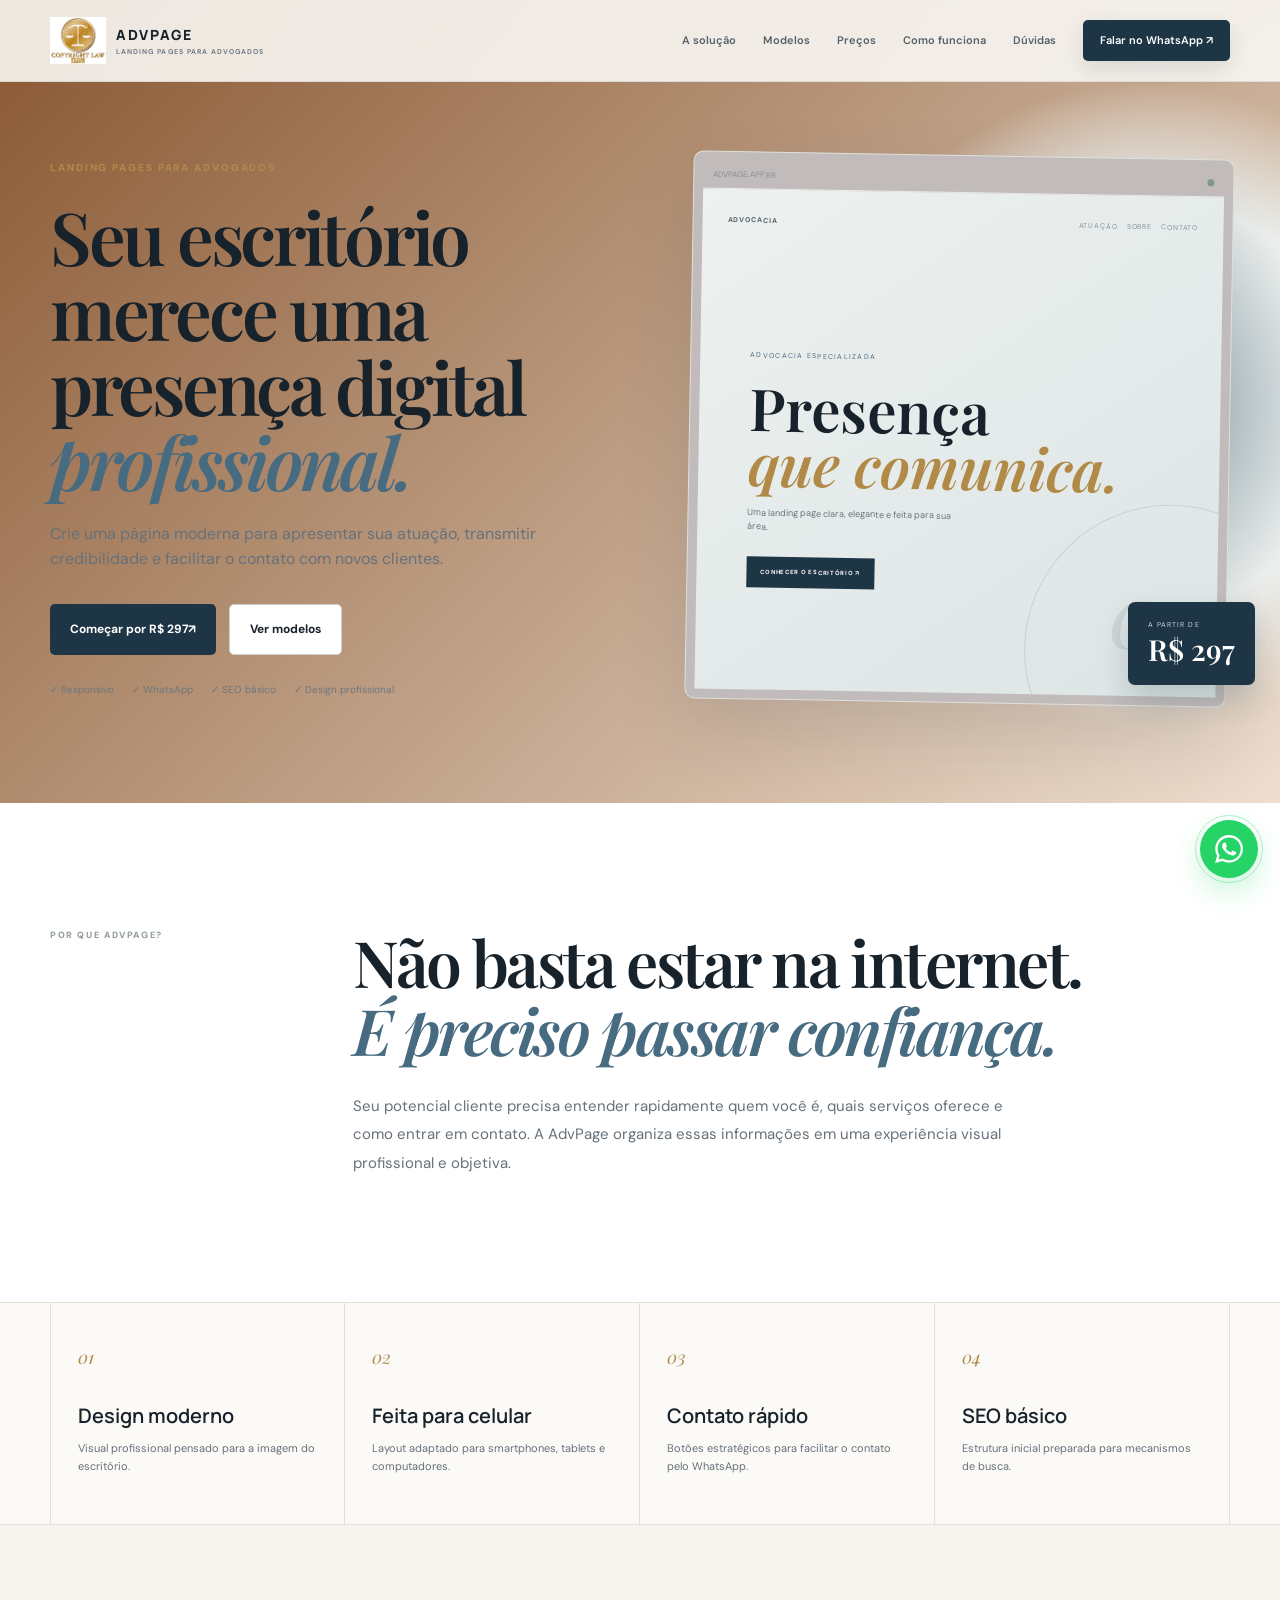
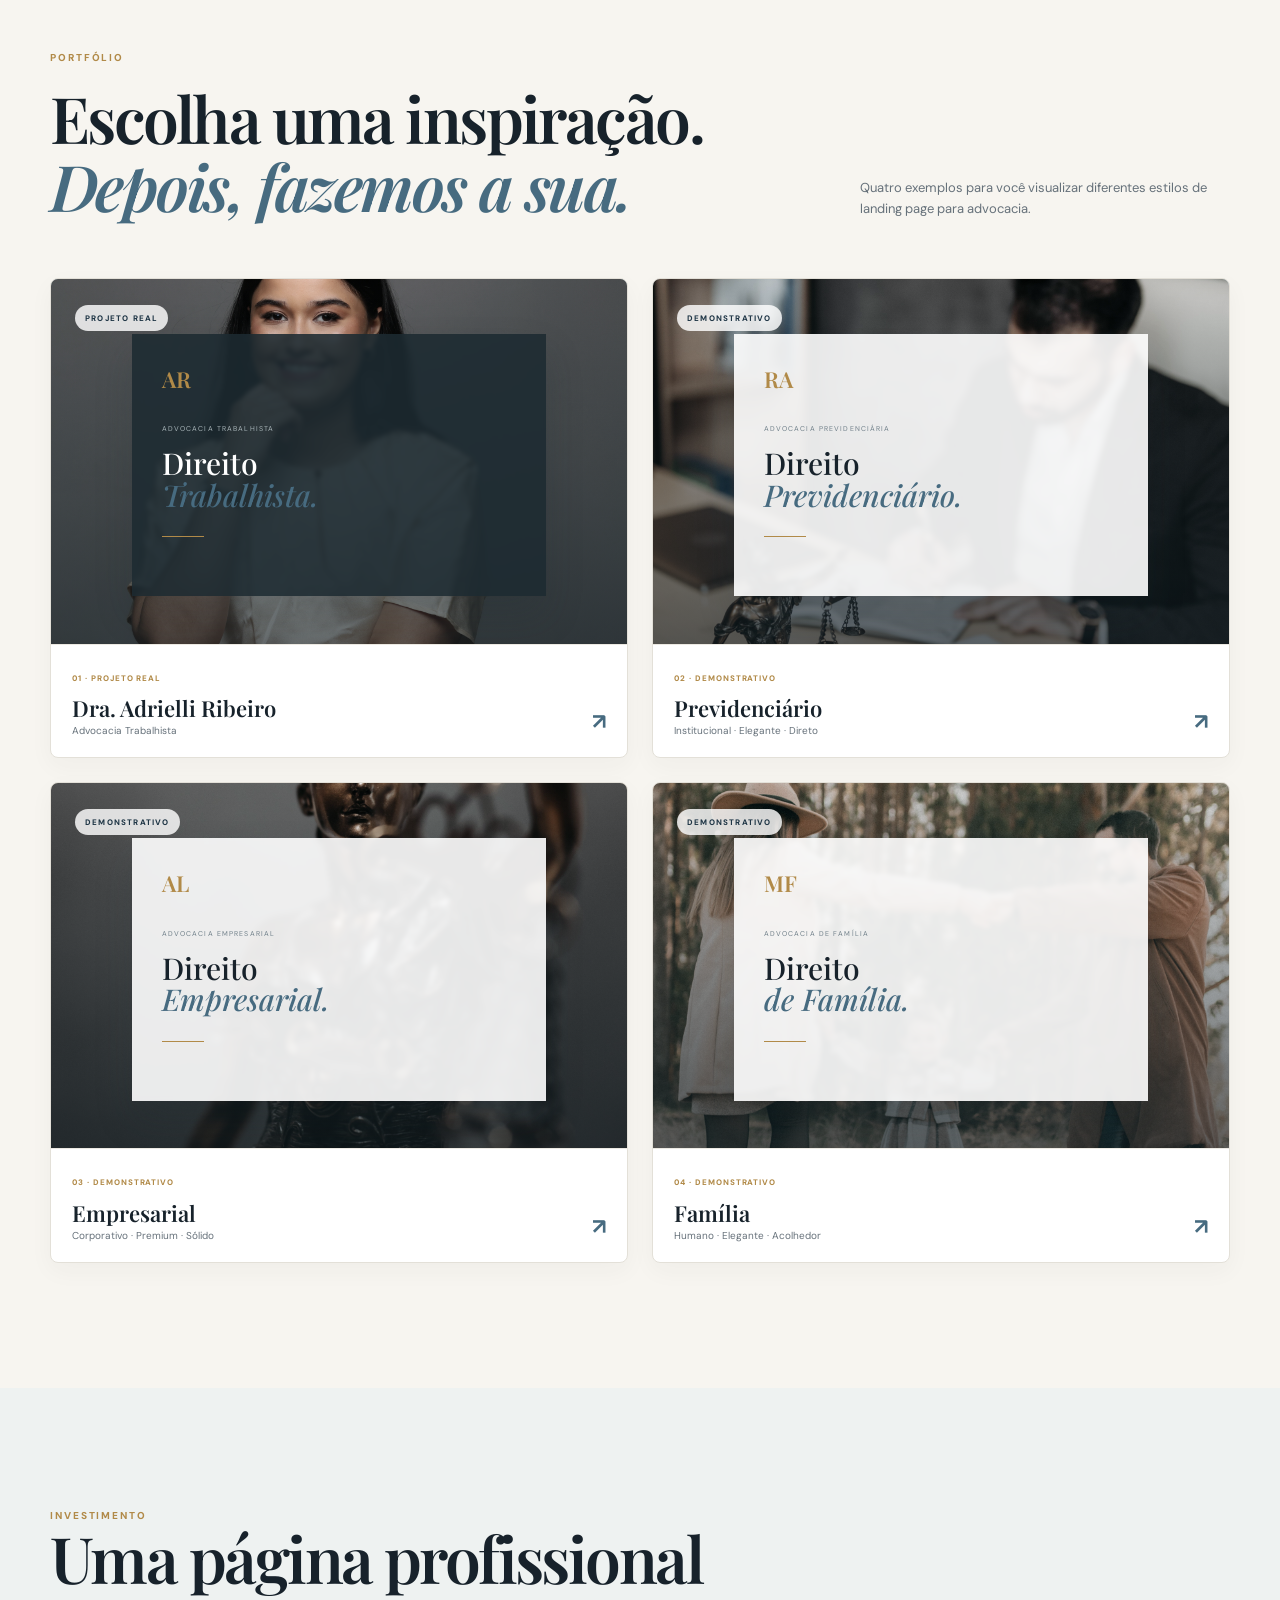
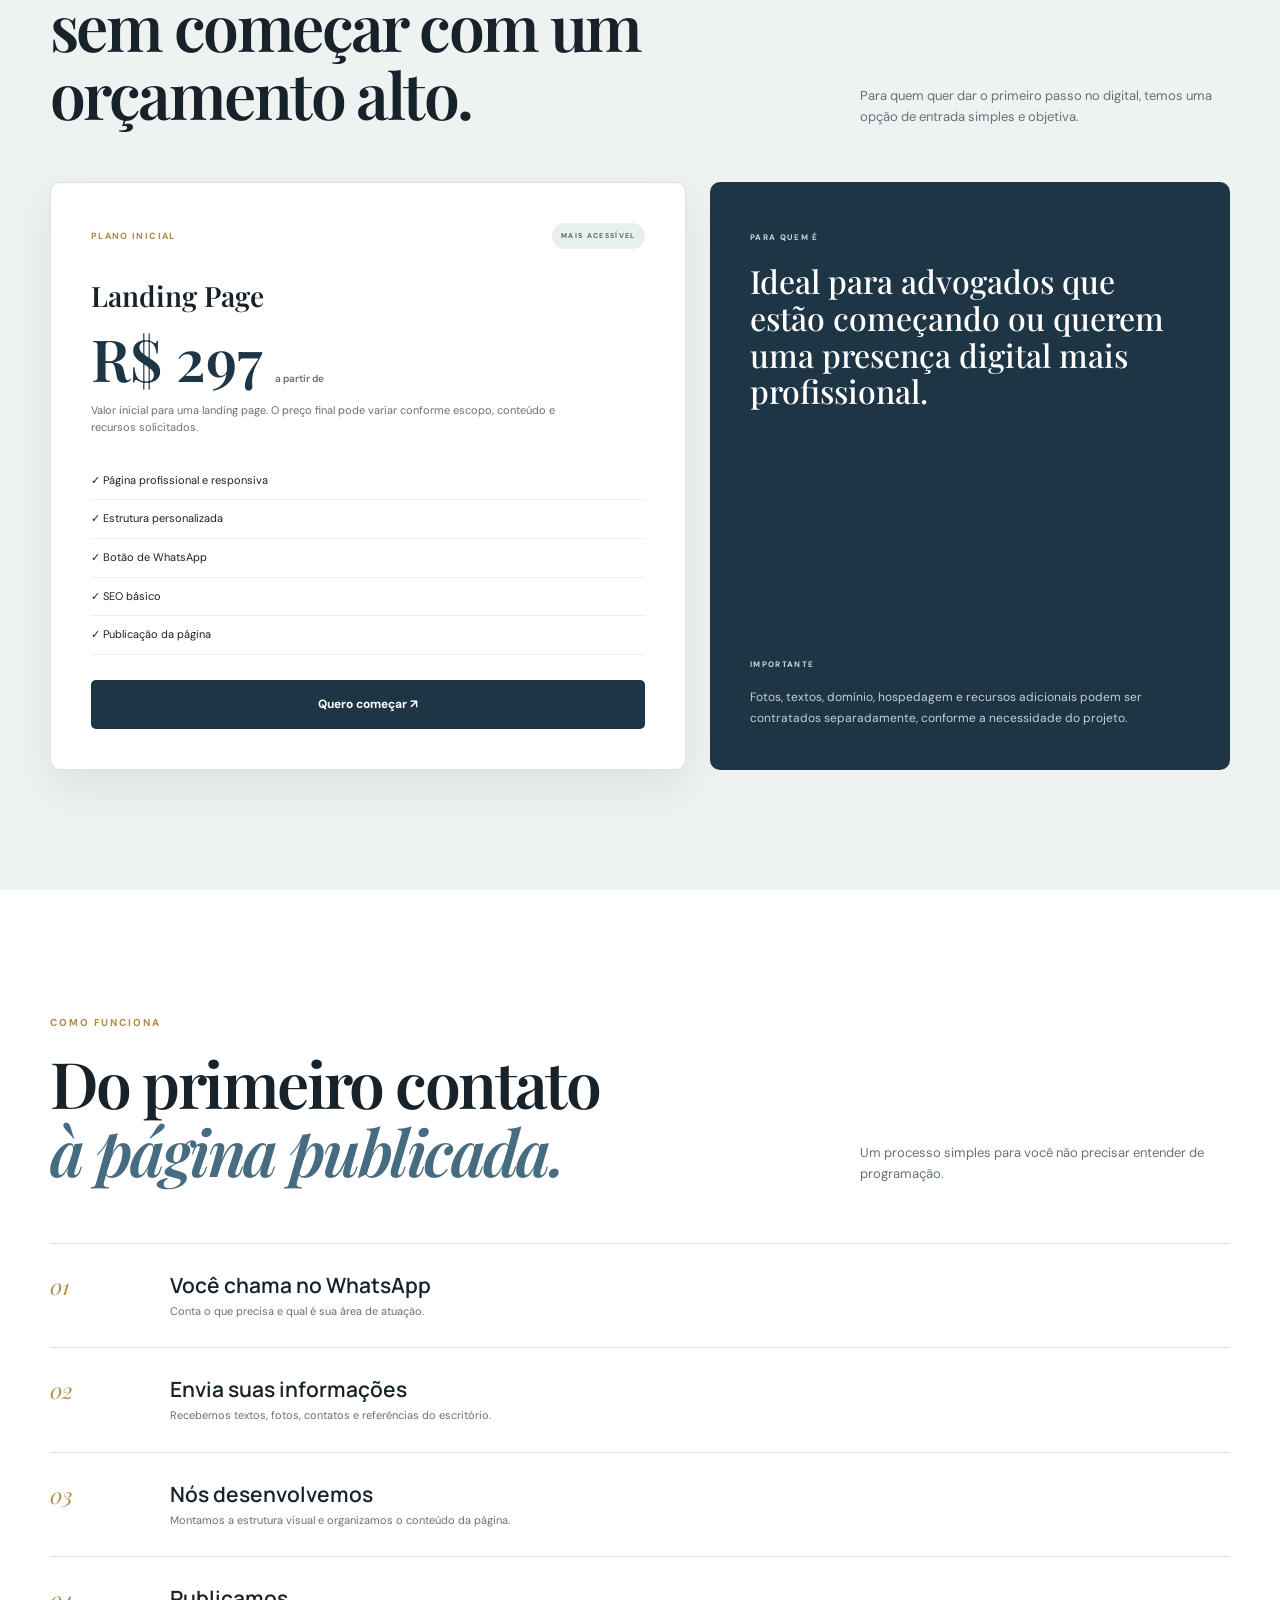
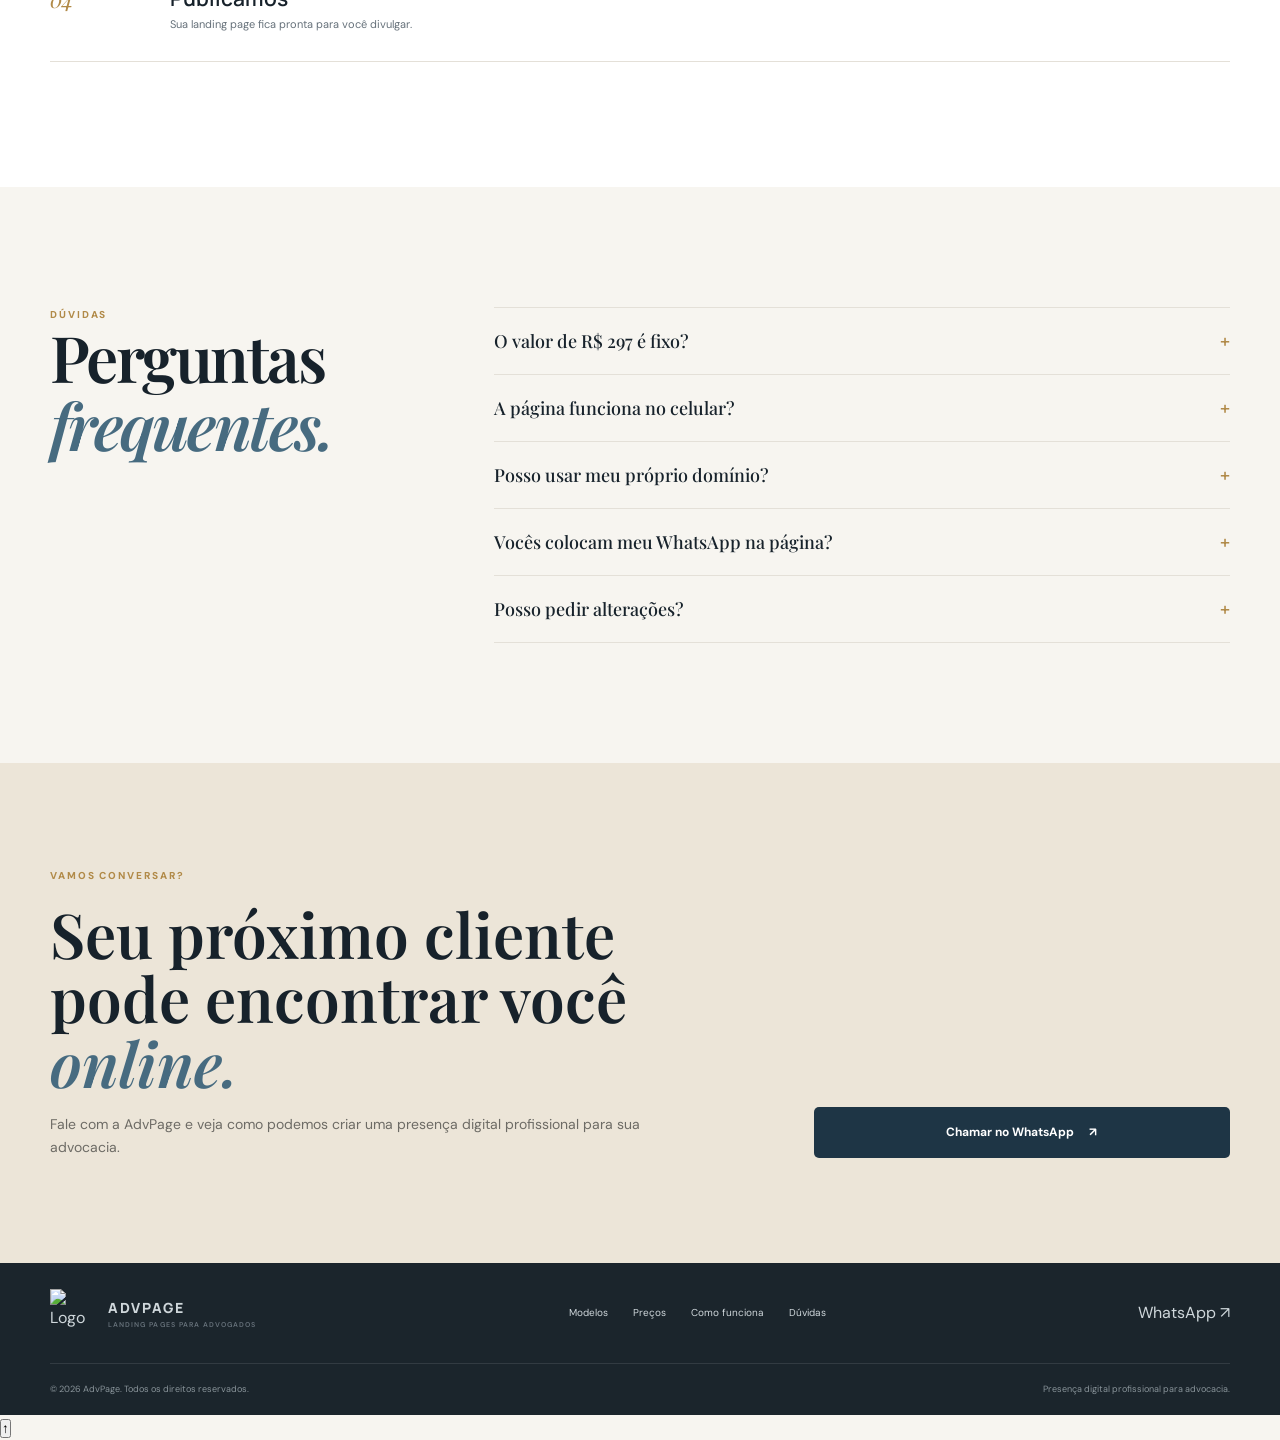
==== AdvPage-ATUAL-UBUNTU/index.html @ 57451af1 "Atualiza hero com imagem da themis em marca d agua" ====
<!DOCTYPE html>
<html lang="pt-BR">

<head>
  <meta charset="UTF-8">

  <meta name="viewport" content="width=device-width, initial-scale=1.0">

  <title>AdvPage — Landing Pages para Advogados</title>

  <meta name="description"
    content="Landing pages modernas e profissionais para advogados, a partir de R$ 297. Design responsivo, WhatsApp e SEO b&aacute;sico.">

  <meta name="theme-color" content="#f7f5f0">
  <meta name="robots" content="index, follow">

  <meta property="og:title" content="AdvPage — Landing Pages para Advogados">

  <meta property="og:description"
    content="Uma presen&ccedil;a digital profissional para sua advocacia. Landing pages a partir de R$ 300.">

  <meta property="og:type" content="website">

  <link rel="preconnect" href="https://fonts.googleapis.com">
  <link rel="preconnect" href="https://fonts.gstatic.com" crossorigin>

  <link
    href="https://fonts.googleapis.com/css2?family=DM+Sans:wght@400;500;600;700&family=Manrope:wght@600;700;800&family=Playfair+Display:ital,wght@0,500;0,600;1,500;1,600&display=swap"
    rel="stylesheet">

  <link rel="stylesheet" href="style.css">

  <!-- &Iacute;cone do site -->
  <!-- Para trocar, substitua assets/logo-advpage.png -->
  <link rel="icon" href="assets/logo-advpage.png" type="image/png">
</head>

<body>

  <a class="skip-link" href="#conteudo">
    Pular para o conte&uacute;do
  </a>

  <header class="header">

    <div class="container nav">

      <!-- =====================================================
         LOGO ADVPAGE
         Troque somente:
         assets/logo-advpage.png
         ===================================================== -->

      <a href="#inicio" class="logo">

        <img src="img/logo.webp" alt="Logo AdvPage" class="site-logo">

        <span class="logo-text">
          ADVPAGE
          <small>LANDING PAGES PARA ADVOGADOS</small>
        </span>

      </a>

      <button class="menu" type="button" aria-label="Abrir menu" aria-expanded="false" aria-controls="menu-principal">
        <span></span>
        <span></span>
        <span></span>
      </button>

      <nav id="menu-principal" class="nav-links" aria-label="Navega&ccedil;&atilde;o principal">

        <a href="#solucao">A solu&ccedil;&atilde;o</a>

        <a href="#modelos">Modelos</a>

        <a href="#precos">Pre&ccedil;os</a>

        <a href="#processo">Como funciona</a>

        <a href="#faq">D&uacute;vidas</a>

        <a href="#contato" class="nav-button">
          Falar no WhatsApp ↗
        </a>

      </nav>

    </div>

  </header>


  <main id="conteudo">

    <!-- =====================================================
     HERO
     ===================================================== -->

    <section class="hero" id="inicio">

      <div class="hero-shape"></div>

      <div class="container hero-grid">

        <div class="hero-copy">

          <div class="eyebrow">
            LANDING PAGES PARA ADVOGADOS
          </div>

          <h1>
            Seu escrit&oacute;rio merece uma presen&ccedil;a digital
            <em>profissional.</em>
          </h1>

          <p>
            Crie uma p&aacute;gina moderna para apresentar sua atua&ccedil;&atilde;o,
            transmitir credibilidade e facilitar o contato com
            novos clientes.
          </p>

          <div class="actions">

            <a class="button primary" href="#precos">
              Come&ccedil;ar por R$ 297
              <span>↗</span>
            </a>

            <a class="button secondary" href="#modelos">
              Ver modelos
            </a>

          </div>

          <div class="trust-row">

            <span>✓ Responsivo</span>

            <span>✓ WhatsApp</span>

            <span>✓ SEO b&aacute;sico</span>

            <span>✓ Design profissional</span>

          </div>

        </div>


        <div class="hero-card">

          <div class="browser">

            <div class="browser-top">

              <span>
                ADVPAGE.APP.BR
              </span>

              <i></i>

            </div>

            <div class="browser-body">

              <div class="mini-nav">

                <b>ADVOCACIA</b>

                <span>
                  ATUA&Ccedil;&Atilde;O&nbsp;&nbsp;
                  SOBRE&nbsp;&nbsp;
                  CONTATO
                </span>

              </div>

              <div class="mini-copy">

                <small>
                  ADVOCACIA ESPECIALIZADA
                </small>

                <h2>
                  Presen&ccedil;a<br>
                  <em>que comunica.</em>
                </h2>

                <p>
                  Uma landing page clara, elegante
                  e feita para sua &aacute;rea.
                </p>

                <b>
                  CONHECER O ESCRIT&Oacute;RIO ↗
                </b>

              </div>

              <div class="mini-number">
                01
              </div>

            </div>

          </div>

          <div class="floating-price">

            <small>
              A PARTIR DE
            </small>

            <strong>
              R$ 297
            </strong>

          </div>

        </div>

      </div>

    </section>


    <!-- =====================================================
     SOLU&Ccedil;&Atilde;O
     ===================================================== -->

    <section class="intro" id="solucao">

      <div class="container intro-grid">

        <div class="section-kicker">
          POR QUE ADVPAGE?
        </div>

        <div>

          <h2>
            N&atilde;o basta estar na internet.
            <br>
            <em>&Eacute; preciso passar confian&ccedil;a.</em>
          </h2>

          <p>
            Seu potencial cliente precisa entender rapidamente
            quem voc&ecirc; &eacute;, quais servi&ccedil;os oferece e como entrar
            em contato. A AdvPage organiza essas informa&ccedil;&otilde;es
            em uma experi&ecirc;ncia visual profissional e objetiva.
          </p>

        </div>

      </div>

    </section>


    <!-- =====================================================
     RECURSOS
     ===================================================== -->

    <section class="features">

      <div class="container feature-grid">

        <article>

          <span>01</span>

          <h3>
            Design moderno
          </h3>

          <p>
            Visual profissional pensado
            para a imagem do escrit&oacute;rio.
          </p>

        </article>


        <article>

          <span>02</span>

          <h3>
            Feita para celular
          </h3>

          <p>
            Layout adaptado para smartphones,
            tablets e computadores.
          </p>

        </article>


        <article>

          <span>03</span>

          <h3>
            Contato r&aacute;pido
          </h3>

          <p>
            Bot&otilde;es estrat&eacute;gicos para facilitar
            o contato pelo WhatsApp.
          </p>

        </article>


        <article>

          <span>04</span>

          <h3>
            SEO b&aacute;sico
          </h3>

          <p>
            Estrutura inicial preparada
            para mecanismos de busca.
          </p>

        </article>

      </div>

    </section>


    <!-- =====================================================
     MODELOS
     ===================================================== -->

    <section class="models" id="modelos">

      <div class="container">

        <div class="heading-row">

          <div>

            <div class="eyebrow">
              PORTF&Oacute;LIO
            </div>

            <h2>
              Escolha uma inspira&ccedil;&atilde;o.
              <br>
              <em>Depois, fazemos a sua.</em>
            </h2>

          </div>

          <p>
            Quatro exemplos para voc&ecirc; visualizar
            diferentes estilos de landing page
            para advocacia.
          </p>

        </div>


        <div class="model-grid">


          <!-- MODELO 01 -->

          <a class="model-card" href="modelos/01-projeto-real/index.html">

            <div class="model-art art-real">

              <img src="img/advogado-modelo-01.webp" alt="Foto ilustrativa do Modelo 01">

              <span class="badge">
                PROJETO REAL
              </span>

              <div class="mock">

                <b>AR</b>

                <small>
                  ADVOCACIA TRABALHISTA
                </small>

                <strong>
                  Direito
                  <br>
                  <em>Trabalhista.</em>
                </strong>

                <i></i>

              </div>

            </div>

            <div class="model-info">

              <div>

                <small>
                  01 · PROJETO REAL
                </small>

                <h3>
                  Dra. Adrielli Ribeiro
                </h3>

                <p>
                  Advocacia Trabalhista
                </p>

              </div>

              <b>↗</b>

            </div>

          </a>


          <!-- MODELO 02 -->

          <a class="model-card" href="modelos/02-previdenciario/index.html">

            <div class="model-art art-blue">

              <img src="img/advogado-modelo-02.jpg" alt="Foto ilustrativa do Modelo 02">

              <span class="badge">
                DEMONSTRATIVO
              </span>

              <div class="mock light">

                <b>RA</b>

                <small>
                  ADVOCACIA PREVIDENCI&Aacute;RIA
                </small>

                <strong>
                  Direito
                  <br>
                  <em>Previdenci&aacute;rio.</em>
                </strong>

                <i></i>

              </div>

            </div>

            <div class="model-info">

              <div>

                <small>
                  02 · DEMONSTRATIVO
                </small>

                <h3>
                  Previdenci&aacute;rio
                </h3>

                <p>
                  Institucional · Elegante · Direto
                </p>

              </div>

              <b>↗</b>

            </div>

          </a>


          <!-- MODELO 03 -->

          <a class="model-card" href="modelos/03-empresarial/index.html">

            <div class="model-art art-sand">

              <img src="img/advogado-modelo-03.jpg" alt="Foto ilustrativa do Modelo 03">

              <span class="badge">
                DEMONSTRATIVO
              </span>

              <div class="mock light">

                <b>AL</b>

                <small>
                  ADVOCACIA EMPRESARIAL
                </small>

                <strong>
                  Direito
                  <br>
                  <em>Empresarial.</em>
                </strong>

                <i></i>

              </div>

            </div>

            <div class="model-info">

              <div>

                <small>
                  03 · DEMONSTRATIVO
                </small>

                <h3>
                  Empresarial
                </h3>

                <p>
                  Corporativo · Premium · S&oacute;lido
                </p>

              </div>

              <b>↗</b>

            </div>

          </a>


          <!-- MODELO 04 -->

          <a class="model-card" href="modelos/04-familia/index.html">

            <div class="model-art art-rose">

              <img src="img/advogado-modelo-04.jpg" alt="Foto ilustrativa do Modelo 04">

              <span class="badge">
                DEMONSTRATIVO
              </span>

              <div class="mock light">

                <b>MF</b>

                <small>
                  ADVOCACIA DE FAM&Iacute;LIA
                </small>

                <strong>
                  Direito
                  <br>
                  <em>de Fam&iacute;lia.</em>
                </strong>

                <i></i>

              </div>

            </div>

            <div class="model-info">

              <div>

                <small>
                  04 · DEMONSTRATIVO
                </small>

                <h3>
                  Fam&iacute;lia
                </h3>

                <p>
                  Humano · Elegante · Acolhedor
                </p>

              </div>

              <b>↗</b>

            </div>

          </a>

        </div>

      </div>

    </section>


    <!-- =====================================================
     PRE&Ccedil;O
     ===================================================== -->

    <section class="pricing" id="precos">

      <div class="container">

        <div class="pricing-head">

          <div>

            <div class="eyebrow">
              INVESTIMENTO
            </div>

            <h2>
              Uma p&aacute;gina profissional
              <br>
              sem come&ccedil;ar com um or&ccedil;amento alto.
            </h2>

          </div>

          <p>
            Para quem quer dar o primeiro passo no digital,
            temos uma op&ccedil;&atilde;o de entrada simples e objetiva.
          </p>

        </div>


        <div class="price-grid">

          <article class="price-card featured">

            <div class="price-top">

              <span>
                PLANO INICIAL
              </span>

              <b>
                MAIS ACESS&Iacute;VEL
              </b>

            </div>

            <h3>
              Landing Page
            </h3>

            <p class="price">
              R$ 297
              <small>
                a partir de
              </small>
            </p>

            <p class="price-note">
              Valor inicial para uma landing page.
              O pre&ccedil;o final pode variar conforme escopo,
              conte&uacute;do e recursos solicitados.
            </p>

            <ul>

              <li>
                ✓ P&aacute;gina profissional e responsiva
              </li>

              <li>
                ✓ Estrutura personalizada
              </li>

              <li>
                ✓ Bot&atilde;o de WhatsApp
              </li>

              <li>
                ✓ SEO b&aacute;sico
              </li>

              <li>
                ✓ Publica&ccedil;&atilde;o da p&aacute;gina
              </li>

            </ul>

            <a class="button primary full"
              href="https://wa.me/5551994525272?text=Ol&aacute;!%20Quero%20uma%20landing%20page%20a%20partir%20de%20R$%20300."
              rel="noopener noreferrer">
              Quero come&ccedil;ar ↗
            </a>

          </article>


          <div class="price-side">

            <div>

              <span>
                PARA QUEM &Eacute;
              </span>

              <h3>
                Ideal para advogados que est&atilde;o come&ccedil;ando
                ou querem uma presen&ccedil;a digital mais profissional.
              </h3>

            </div>

            <div>

              <span>
                IMPORTANTE
              </span>

              <p>
                Fotos, textos, dom&iacute;nio, hospedagem e recursos
                adicionais podem ser contratados separadamente,
                conforme a necessidade do projeto.
              </p>

            </div>

          </div>

        </div>

      </div>

    </section>


    <!-- =====================================================
     PROCESSO
     ===================================================== -->

    <section class="process" id="processo">

      <div class="container">

        <div class="heading-row">

          <div>

            <div class="eyebrow">
              COMO FUNCIONA
            </div>

            <h2>
              Do primeiro contato
              <br>
              <em>&agrave; p&aacute;gina publicada.</em>
            </h2>

          </div>

          <p>
            Um processo simples para voc&ecirc; n&atilde;o precisar
            entender de programa&ccedil;&atilde;o.
          </p>

        </div>


        <div class="steps">

          <article>

            <b>01</b>

            <div>

              <h3>
                Voc&ecirc; chama no WhatsApp
              </h3>

              <p>
                Conta o que precisa e qual &eacute; sua &aacute;rea de atua&ccedil;&atilde;o.
              </p>

            </div>

          </article>


          <article>

            <b>02</b>

            <div>

              <h3>
                Envia suas informa&ccedil;&otilde;es
              </h3>

              <p>
                Recebemos textos, fotos, contatos
                e refer&ecirc;ncias do escrit&oacute;rio.
              </p>

            </div>

          </article>


          <article>

            <b>03</b>

            <div>

              <h3>
                N&oacute;s desenvolvemos
              </h3>

              <p>
                Montamos a estrutura visual e organizamos
                o conte&uacute;do da p&aacute;gina.
              </p>

            </div>

          </article>


          <article>

            <b>04</b>

            <div>

              <h3>
                Publicamos
              </h3>

              <p>
                Sua landing page fica pronta
                para voc&ecirc; divulgar.
              </p>

            </div>

          </article>

        </div>

      </div>

    </section>


    <!-- =====================================================
     FAQ
     ===================================================== -->

    <section class="faq" id="faq">

      <div class="container faq-grid">

        <div>

          <div class="eyebrow">
            D&Uacute;VIDAS
          </div>

          <h2>
            Perguntas
            <br>
            <em>frequentes.</em>
          </h2>

        </div>


        <div class="faq-list">

          <details>

            <summary>
              O valor de R$ 297 &eacute; fixo?
            </summary>

            <p>
              R$ 297 &eacute; o valor inicial.
              O or&ccedil;amento final depende do escopo,
              quantidade de conte&uacute;do e recursos solicitados.
            </p>

          </details>


          <details>

            <summary>
              A p&aacute;gina funciona no celular?
            </summary>

            <p>
              Sim. Os modelos s&atilde;o desenvolvidos de forma
              responsiva para celular, tablet e computador.
            </p>

          </details>


          <details>

            <summary>
              Posso usar meu pr&oacute;prio dom&iacute;nio?
            </summary>

            <p>
              Sim. Voc&ecirc; pode usar um dom&iacute;nio pr&oacute;prio
              ou o dom&iacute;nio do seu escrit&oacute;rio.
            </p>

          </details>


          <details>

            <summary>
              Voc&ecirc;s colocam meu WhatsApp na p&aacute;gina?
            </summary>

            <p>
              Sim. A p&aacute;gina pode ter bot&otilde;es de contato
              e WhatsApp configurados com seus dados.
            </p>

          </details>


          <details>

            <summary>
              Posso pedir altera&ccedil;&otilde;es?
            </summary>

            <p>
              Sim. O escopo e a quantidade de ajustes
              s&atilde;o combinados antes do desenvolvimento.
            </p>

          </details>

        </div>

      </div>

    </section>


    <!-- =====================================================
     CONTATO
     ===================================================== -->

    <section class="contact" id="contato">

      <div class="container contact-inner">

        <div>

          <div class="eyebrow">
            VAMOS CONVERSAR?
          </div>

          <h2>
            Seu pr&oacute;ximo cliente pode encontrar voc&ecirc;
            <em>online.</em>
          </h2>

          <p>
            Fale com a AdvPage e veja como podemos criar
            uma presen&ccedil;a digital profissional para sua advocacia.
          </p>

        </div>


        <a class="contact-button" href="https://wa.me/5551994525272?text=Ol&aacute;!%20Quero%20conhecer%20a%20AdvPage."
          rel="noopener noreferrer">
          Chamar no WhatsApp
          <span>↗</span>
        </a>

      </div>

    </section>

  </main>


  <!-- =====================================================
     RODAP&Eacute;
     ===================================================== -->

  <footer>

    <div class="container footer-top">

      <div class="logo footer-logo">

        <img src="assets/logo-advpage.png" alt="Logo AdvPage" class="site-logo">

        <span class="logo-text">
          ADVPAGE
          <small>LANDING PAGES PARA ADVOGADOS</small>
        </span>

      </div>


      <nav>

        <a href="#modelos">
          Modelos
        </a>

        <a href="#precos">
          Pre&ccedil;os
        </a>

        <a href="#processo">
          Como funciona
        </a>

        <a href="#faq">
          D&uacute;vidas
        </a>

      </nav>


      <a href="https://wa.me/5551994525272?text=Ol&aacute;!%20Quero%20conhecer%20a%20AdvPage." rel="noopener noreferrer">
        WhatsApp ↗
      </a>

    </div>


    <div class="container footer-bottom">

      <span>
        &copy; 2026 AdvPage. Todos os direitos reservados.
      </span>

      <span>
        Presen&ccedil;a digital profissional para advocacia.
      </span>

    </div>

  </footer>


  <!-- =====================================================
     WHATSAPP FLUTUANTE
     ===================================================== -->

  <a class="floating" href="https://wa.me/5551994525272?text=Ol&aacute;!%20Quero%20conhecer%20a%20AdvPage."
    aria-label="Falar com a AdvPage pelo WhatsApp" rel="noopener noreferrer">

    <svg class="whatsapp-icon" viewBox="0 0 24 24" aria-hidden="true" focusable="false">

      <path
        d="M20.52 3.48A11.87 11.87 0 0 0 12.08 0C5.53 0 .2 5.33.2 11.88c0 2.09.55 4.13 1.59 5.93L.1 24l6.33-1.66a11.88 11.88 0 0 0 5.65 1.43h.01c6.55 0 11.88-5.33 11.88-11.88 0-3.17-1.23-6.15-3.45-8.41ZM12.09 21.7h-.01a9.82 9.82 0 0 1-5.01-1.37l-.36-.21-3.75.98 1-3.66-.23-.38a9.82 9.82 0 0 1-1.51-5.18C2.22 6.47 6.64 2.05 12.08 2.05c2.64 0 5.12 1.03 6.98 2.9a9.8 9.8 0 0 1 2.9 6.98c0 5.44-4.42 9.77-9.87 9.77Zm5.39-7.34c-.29-.15-1.72-.85-1.99-.95-.27-.1-.47-.15-.67.15-.2.29-.77.95-.94 1.14-.17.2-.35.22-.64.07-.29-.15-1.22-.45-2.32-1.43-.86-.77-1.44-1.72-1.61-2.01-.17-.29-.02-.45.13-.6.13-.13.29-.35.44-.52.15-.17.2-.29.3-.49.1-.2.05-.37-.02-.52-.07-.15-.67-1.61-.92-2.2-.24-.58-.49-.5-.67-.51h-.57c-.2 0-.52.07-.79.37-.27.29-1.03 1.01-1.03 2.47s1.05 2.86 1.2 3.05c.15.2 2.07 3.16 5.01 4.43.7.3 1.25.48 1.68.61.7.22 1.34.19 1.84.12.56-.08 1.72-.7 1.96-1.38.24-.68.24-1.26.17-1.38-.07-.12-.27-.2-.57-.35Z" />

    </svg>

  </a>


  <script src="script.js"></script>

</body>

</html>
---- AdvPage-ATUAL-UBUNTU/style.css ----
:root{
--bg:#f7f5f0;
--paper:#fff;
--ink:#17222b;
--muted:#66717a;
--navy:#1e3545;
--blue:#476b80;
--gold:#b18a48;
--line:#e4e0d8;
--sand:#ece5d8;
--rose:#eee2df;
--serif:'Playfair Display',Georgia,serif;
--sans:'DM Sans',Arial,sans-serif;
--display:'Manrope',Arial,sans-serif
}

*{
box-sizing:border-box;
margin:0;
padding:0
}

html{
scroll-behavior:smooth
}

body{
background:var(--bg);
color:var(--ink);
font-family:var(--sans);
line-height:1.6
}

a{
text-decoration:none;
color:inherit
}

.container{
width:min(1180px,calc(100% - 44px));
margin:auto
}

.skip-link{
position:fixed;
left:12px;
top:-60px;
z-index:999;
background:var(--ink);
color:white;
padding:12px 16px;
border-radius:0 0 8px 8px
}

.skip-link:focus{
top:0
}

.header{
height:82px;
position:fixed;
z-index:100;
top:0;
left:0;
right:0;
background:rgba(247,245,240,.92);
backdrop-filter:blur(15px);
border-bottom:1px solid rgba(23,34,43,.08);
transition:height .35s ease,background .35s ease,box-shadow .35s ease
}

.header.scrolled{
height:70px;
background:rgba(255,255,255,.88);
box-shadow:0 10px 35px rgba(30,53,69,.08)
}

.nav{
height:100%;
display:flex;
align-items:center;
justify-content:space-between
}


/* =====================================================
   LOGO ADVPAGE
   ===================================================== */

.logo{
display:flex;
align-items:center;
gap:10px
}

.logo .site-logo{
width:56px;
height:56px;
object-fit:contain;
display:block;
flex:0 0 auto
}

.footer-logo .site-logo{
width:48px;
height:48px
}

.logo-text{
display:flex;
flex-direction:column;
font:800 14px var(--display);
letter-spacing:.12em
}

.logo-text small{
display:block;
font:600 7px var(--sans);
letter-spacing:.15em;
color:var(--muted);
margin-top:3px
}


/* =====================================================
   MENU
   ===================================================== */

.nav-links{
display:flex;
gap:27px;
align-items:center;
font-size:11px;
font-weight:600;
color:#55616a
}

.nav-links a{
position:relative;
transition:color .25s ease
}

.nav-links a:hover{
color:var(--navy)
}

.nav-links a:not(.nav-button)::after{
content:"";
position:absolute;
left:0;
right:0;
bottom:-7px;
height:1px;
background:var(--gold);
transform:scaleX(0);
transition:transform .25s ease
}

.nav-links a:hover::after{
transform:scaleX(1)
}

.nav-button{
padding:12px 17px;
background:var(--navy);
color:white!important;
border-radius:5px;
box-shadow:0 8px 20px rgba(30,53,69,.12)
}

.menu{
display:none;
background:none;
border:0
}

.menu span{
display:block;
width:25px;
height:2px;
background:var(--ink);
margin:5px
}


/* =====================================================
   HERO
   ===================================================== */

.hero{
padding:155px 0 100px;
min-height:800px;
position:relative;
overflow:hidden;
background:linear-gradient(
135deg,
#895731 0%,
#eddecf 100%
)
}

.hero-shape{
position:absolute;
width:650px;
height:650px;
border-radius:50%;
right:-190px;
top:80px;
background:radial-gradient(
circle,
#95a9b2 0,
#eef1ef 45%,
transparent 70%
)
}

.hero-grid{
display:grid;
grid-template-columns:1.03fr .97fr;
gap:65px;
align-items:center;
position:relative
}

.eyebrow{
font-size:10px;
letter-spacing:.19em;
font-weight:800;
color:var(--gold)
}

.hero h1{
font:600 clamp(48px,5.7vw,76px)/1.03 var(--serif);
letter-spacing:-.045em;
margin:22px 0;
color:var(--ink)
}

.hero h1 em,
.intro h2 em,
.models h2 em,
.pricing h2 em,
.process h2 em,
.faq h2 em,
.contact h2 em{
font-style:italic;
color:var(--blue)
}

.hero-copy>p{
font-size:16px;
color:var(--muted);
max-width:610px
}

.actions{
display:flex;
gap:13px;
margin-top:32px
}

.button{
display:inline-flex;
align-items:center;
justify-content:center;
padding:15px 20px;
border-radius:5px;
font-size:12px;
font-weight:700;
position:relative;
overflow:hidden;
transition:.25s ease
}

.button:hover{
transform:translateY(-3px);
box-shadow:0 12px 28px rgba(30,53,69,.14)
}

.primary{
background:var(--navy);
color:#fff
}

.primary:hover{
background:#29495e
}

.secondary{
border:1px solid #cfd0cc;
background:white
}

.trust-row{
display:flex;
flex-wrap:wrap;
gap:18px;
margin-top:27px;
font-size:10px;
color:#6c767d
}


/* =====================================================
   BROWSER PREVIEW
   ===================================================== */

.hero-card{
position:relative
}

.browser{
background:rgb(193, 187, 187);
border:1px solid #dfe0dc;
border-radius:10px;
padding:9px;
box-shadow:0 30px 70px rgba(30,53,69,.13);
transform:rotate(1deg);
transition:.3s ease
}

.hero-card:hover .browser{
box-shadow:0 35px 85px rgba(30,53,69,.17)
}

.browser-top{
height:28px;
border-bottom:1px solid #eceae5;
display:flex;
justify-content:space-between;
align-items:center;
padding:0 10px;
color:#8b918f;
font-size:8px
}

.browser-top i{
width:7px;
height:7px;
border-radius:50%;
background:#7e9a87
}

.browser-body{
height:500px;
background:linear-gradient(145deg,#edf1ef,#dce5e5);
padding:25px;
position:relative;
overflow:hidden
}

.browser-body:after{
content:'';
position:absolute;
width:290px;
height:290px;
border:1px solid rgba(30,53,69,.12);
border-radius:50%;
right:-100px;
bottom:-100px
}

.mini-nav{
display:flex;
justify-content:space-between;
font-size:7px;
letter-spacing:.13em;
color:#53626a
}

.mini-nav span{
color:#879097
}

.mini-copy{
position:absolute;
left:50px;
top:150px
}

.mini-copy small{
font-size:7px;
letter-spacing:.18em;
color:var(--blue)
}

.mini-copy h2{
font:600 58px/.95 var(--serif);
margin:15px 0
}

.mini-copy h2 em{
color:var(--gold);
font-style:italic
}

.mini-copy p{
font-size:9px;
color:#66757b;
max-width:220px
}

.mini-copy>b{
display:inline-block;
margin-top:22px;
background:var(--navy);
color:white;
padding:11px 14px;
font-size:6px;
letter-spacing:.12em
}

.mini-number{
position:absolute;
right:25px;
bottom:25px;
font:italic 90px var(--serif);
color:rgba(30,53,69,.09)
}

.floating-price{
position:absolute;
right:-25px;
bottom:18px;
background:var(--navy);
color:white;
padding:17px 20px;
border-radius:7px;
box-shadow:0 15px 30px rgba(30,53,69,.2);
animation:priceFloat 4s ease-in-out infinite
}

.floating-price small{
display:block;
font-size:7px;
letter-spacing:.15em;
color:#cdd9df
}

.floating-price strong{
display:block;
font:600 29px var(--serif);
color:#fff
}


/* =====================================================
   INTRO
   ===================================================== */

.intro{
padding:125px 0;
background:white
}

.intro-grid{
display:grid;
grid-template-columns:.42fr 1.58fr;
gap:70px
}

.section-kicker{
font-size:9px;
font-weight:800;
letter-spacing:.18em;
color:#929b9d
}

.intro h2,
.models h2,
.pricing h2,
.process h2,
.faq h2{
font:600 clamp(40px,5vw,64px)/1.06 var(--serif);
letter-spacing:-.04em
}

.intro p{
max-width:690px;
margin-top:28px;
color:var(--muted);
font-size:15px;
line-height:1.9
}


/* =====================================================
   FEATURES
   ===================================================== */

.features{
border-top:1px solid var(--line);
border-bottom:1px solid var(--line);
background:#fbfaf7
}

.feature-grid{
display:grid;
grid-template-columns:repeat(4,1fr)
}

.feature-grid article{
padding:42px 27px 48px;
border-right:1px solid var(--line);
position:relative;
overflow:hidden;
transition:.3s ease
}

.feature-grid article:first-child{
border-left:1px solid var(--line)
}

.feature-grid article:hover{
background:#fff;
transform:translateY(-2px)
}

.feature-grid span{
font:italic 18px var(--serif);
color:var(--gold)
}

.feature-grid h3{
font:600 20px var(--display);
margin:30px 0 10px
}

.feature-grid p{
font-size:11px;
color:var(--muted);
line-height:1.7
}


/* =====================================================
   MODELOS
   ===================================================== */

.models{
padding:125px 0;
background:var(--bg)
}

.heading-row{
display:flex;
justify-content:space-between;
gap:60px;
align-items:end
}

.heading-row>p{
max-width:370px;
color:var(--muted);
font-size:13px
}

.heading-row h2{
margin-top:18px
}

.model-grid{
display:grid;
grid-template-columns:1fr 1fr;
gap:24px;
margin-top:58px
}

.model-card{
background:white;
border:1px solid #e3e0d8;
border-radius:8px;
overflow:hidden;
transition:.4s ease;
box-shadow:0 8px 24px rgba(40,45,45,.04)
}

.model-card:hover{
transform:translateY(-6px);
box-shadow:0 20px 45px rgba(40,45,45,.1)
}

.model-art{
height:365px;
position:relative;
padding:24px;
overflow:hidden
}

.model-art>img{
position:absolute;
inset:0;
width:100%;
height:100%;
object-fit:cover;
display:block;
filter:saturate(.82)
}

.model-art:after{
content:'';
position:absolute;
inset:0;
background:linear-gradient(
180deg,
rgba(20,30,35,.05),
rgba(20,30,35,.62)
);
z-index:1
}

.art-real{
background:linear-gradient(
135deg,
#b8c7ca,
#73878e
)
}

.art-blue{
background:linear-gradient(
135deg,
#dfe8eb,
#b7c9d0
)
}

.art-sand{
background:linear-gradient(
135deg,
#eee5d4,
#d6c5a9
)
}

.art-rose{
background:linear-gradient(
135deg,
#eee0dc,
#cdb8b2
)
}

.badge{
font-size:8px;
letter-spacing:.15em;
font-weight:800;
color:var(--navy);
background:rgba(255,255,255,.82);
padding:8px 10px;
border-radius:20px;
position:relative;
z-index:3
}

.mock{
position:absolute;
left:14%;
top:15%;
width:72%;
height:72%;
background:rgba(29,43,49,.88);
backdrop-filter:blur(2px);
color:white;
padding:30px;
box-shadow:0 20px 35px rgba(25,40,45,.2);
z-index:2;
transition:.45s ease
}

.model-card:hover .mock{
transform:translateY(-8px) scale(1.015);
box-shadow:0 28px 48px rgba(25,40,45,.24)
}

.mock.light{
background:rgba(255,255,255,.90);
color:var(--ink)
}

.mock b{
font:600 22px var(--serif);
color:var(--gold)
}

.mock small{
display:block;
margin-top:28px;
font-size:7px;
letter-spacing:.16em;
color:#a8b4b8
}

.mock.light small{
color:#71808a
}

.mock strong{
display:block;
font:500 30px/1.05 var(--serif);
margin-top:14px
}

.mock em{
color:var(--blue);
font-style:italic
}

.mock i{
display:block;
width:42px;
height:1px;
background:var(--gold);
margin-top:25px
}

.model-info{
padding:18px 21px;
display:flex;
justify-content:space-between;
align-items:end;
border-top:1px solid #ece9e2
}

.model-info small{
font-size:8px;
letter-spacing:.12em;
color:var(--gold);
font-weight:800
}

.model-info h3{
font:600 22px var(--serif);
margin-top:5px
}

.model-info p{
font-size:10px;
color:var(--muted)
}

.model-info>b{
font-size:22px;
color:var(--blue)
}


/* =====================================================
   PREÇO
   ===================================================== */

.pricing{
padding:120px 0;
background:#eef2f1
}

.pricing-head{
display:flex;
justify-content:space-between;
gap:60px;
align-items:end
}

.pricing-head>p{
max-width:370px;
color:var(--muted);
font-size:13px
}

.price-grid{
display:grid;
grid-template-columns:1.1fr .9fr;
gap:24px;
margin-top:55px
}

.price-card{
background:white;
border:1px solid #dce2e1;
border-radius:10px;
padding:40px;
box-shadow:0 18px 45px rgba(30,53,69,.08);
transition:.35s ease
}

.price-card:hover{
transform:translateY(-5px);
box-shadow:0 25px 60px rgba(30,53,69,.12)
}

.price-top{
display:flex;
justify-content:space-between;
align-items:center;
color:var(--gold);
font-size:9px;
letter-spacing:.15em;
font-weight:800
}

.price-top b{
background:#e8f0ed;
color:#4d6d60;
padding:7px 9px;
border-radius:20px;
font-size:7px
}

.price-card h3{
font:600 28px var(--serif);
margin-top:28px
}

.price{
font:600 58px var(--serif);
margin:5px 0;
color:var(--navy)
}

.price small{
font:600 10px var(--sans);
color:var(--muted)
}

.price-note{
font-size:11px;
color:var(--muted);
max-width:500px
}

.price-card ul{
list-style:none;
margin:25px 0
}

.price-card li{
padding:10px 0;
border-bottom:1px solid #eee;
font-size:11px
}

.full{
width:100%
}

.price-side{
background:var(--navy);
color:white;
border-radius:10px;
padding:40px;
display:flex;
flex-direction:column;
justify-content:space-between
}

.price-side span{
font-size:8px;
letter-spacing:.17em;
color:#c7d4da;
font-weight:800
}

.price-side h3{
font:500 32px/1.15 var(--serif);
margin-top:15px
}

.price-side p{
color:#c6d0d4;
font-size:12px;
line-height:1.8;
margin-top:12px
}


/* =====================================================
   PROCESSO
   ===================================================== */

.process{
padding:125px 0;
background:white
}

.steps{
margin-top:58px;
border-top:1px solid var(--line)
}

.steps article{
display:grid;
grid-template-columns:90px 1fr;
gap:30px;
padding:27px 0;
border-bottom:1px solid var(--line);
position:relative;
transition:.3s ease
}

.steps article:hover{
padding-left:12px;
background:linear-gradient(
90deg,
rgba(177,138,72,.055),
transparent 55%
)
}

.steps article>b{
font:italic 22px var(--serif);
color:var(--gold)
}

.steps h3{
font:600 21px var(--display)
}

.steps p{
font-size:11px;
color:var(--muted);
margin-top:4px
}


/* =====================================================
   FAQ
   ===================================================== */

.faq{
padding:120px 0;
background:var(--bg)
}

.faq-grid{
display:grid;
grid-template-columns:.65fr 1.35fr;
gap:90px
}

.faq-list{
border-top:1px solid var(--line)
}

details{
border-bottom:1px solid var(--line);
padding:21px 0
}

summary{
cursor:pointer;
list-style:none;
display:flex;
justify-content:space-between;
font:500 18px var(--serif)
}

summary::-webkit-details-marker{
display:none
}

summary:after{
content:'+';
font-family:var(--sans);
color:var(--gold)
}

details[open] summary:after{
content:'−'
}

details p{
padding-top:12px;
max-width:650px;
color:var(--muted);
font-size:12px
}


/* =====================================================
   CONTATO
   ===================================================== */

.contact{
padding:105px 0;
background:var(--sand);
position:relative;
overflow:hidden
}

.contact-inner{
display:grid;
grid-template-columns:1.25fr .75fr;
gap:70px;
align-items:end
}

.contact h2{
font:600 clamp(40px,5vw,62px)/1.04 var(--serif);
margin:18px 0
}

.contact p{
max-width:650px;
color:#6d6b65;
font-size:14px
}

.contact-button{
display:inline-flex;
align-items:center;
justify-content:center;
gap:15px;
background:var(--navy);
color:white;
padding:16px 22px;
border-radius:5px;
font-size:12px;
font-weight:700;
transition:.25s ease
}

.contact-button:hover{
transform:translateY(-3px);
box-shadow:0 12px 28px rgba(30,53,69,.14)
}


/* =====================================================
   FOOTER
   ===================================================== */

footer{
background:#1b252c;
color:#cfd7db
}

.footer-top{
min-height:100px;
display:flex;
align-items:center;
justify-content:space-between;
gap:30px
}

.footer-top nav{
display:flex;
gap:25px
}

.footer-top nav a{
font-size:10px
}

.footer-bottom{
border-top:1px solid rgba(255,255,255,.1);
padding:18px 0;
display:flex;
justify-content:space-between;
gap:20px;
font-size:9px;
color:#89949a
}


/* =====================================================
   WHATSAPP
   ===================================================== */

.floating{
position:fixed;
right:22px;
bottom:22px;
width:58px;
height:58px;
border-radius:50%;
background:#25D366;
display:grid;
place-items:center;
z-index:80;
box-shadow:0 12px 30px rgba(37,211,102,.25);
transition:.3s ease
}

.floating:hover{
transform:translateY(-5px) scale(1.05);
box-shadow:0 15px 35px rgba(37,211,102,.34)
}

.floating:before{
content:"";
position:absolute;
inset:-5px;
border:1px solid rgba(37,211,102,.35);
border-radius:50%;
animation:whatsPulse 2.5s ease-out infinite
}

.whatsapp-icon{
width:28px;
height:28px;
fill:white
}


/* =====================================================
   ANIMAÇÕES
   ===================================================== */

@keyframes priceFloat{

0%,100%{
transform:translateY(0)
}

50%{
transform:translateY(-8px)
}

}

@keyframes whatsPulse{

0%{
transform:scale(.9);
opacity:.65
}

70%,100%{
transform:scale(1.35);
opacity:0
}

}


/* =====================================================
   RESPONSIVO
   ===================================================== */

@media(max-width:900px){

.nav-links{
display:none
}

.menu{
display:block
}

.hero-grid{
grid-template-columns:1fr
}

.hero{
padding-top:120px
}

.intro-grid{
grid-template-columns:1fr
}

.feature-grid{
grid-template-columns:1fr 1fr
}

.model-grid{
grid-template-columns:1fr
}

.pricing-head{
display:block
}

.pricing-head>p{
margin-top:25px
}

.price-grid{
grid-template-columns:1fr
}

.heading-row{
display:block
}

.heading-row>p{
margin-top:25px
}

.contact-inner{
grid-template-columns:1fr
}

.faq-grid{
grid-template-columns:1fr
}

.footer-top{
flex-wrap:wrap;
padding:30px 0
}

}

@media(max-width:680px){

.container{
width:min(100% - 30px,600px)
}

.logo .site-logo{
width:45px;
height:45px
}

.footer-logo .site-logo{
width:42px;
height:42px
}

.logo-text{
font-size:12px
}

.logo-text small{
font-size:6px
}

.hero{
padding-top:105px;
padding-bottom:70px
}

.hero h1{
font-size:46px
}

.browser-body{
height:420px
}

.mini-copy{
left:30px;
top:120px
}

.mini-copy h2{
font-size:45px
}

.floating-price{
right:0
}

.intro,
.models,
.pricing,
.process,
.faq{
padding:80px 0
}

.feature-grid{
grid-template-columns:1fr
}

.feature-grid article{
border-left:1px solid var(--line);
}

.model-art{
height:330px
}

.mock{
padding:24px
}

.mock strong{
font-size:26px
}

.price-card,
.price-side{
padding:28px
}

.footer-top{
display:block
}

.footer-top nav{
margin:25px 0;
flex-wrap:wrap
}

.footer-bottom{
display:block
}

.footer-bottom span{
display:block;
margin-top:7px
}

}


/* =====================================================
   MOVIMENTO REDUZIDO
   ===================================================== */

@media(prefers-reduced-motion:reduce){

html{
scroll-behavior:auto
}

*{
animation:none!important;
transition:none!important
}

}
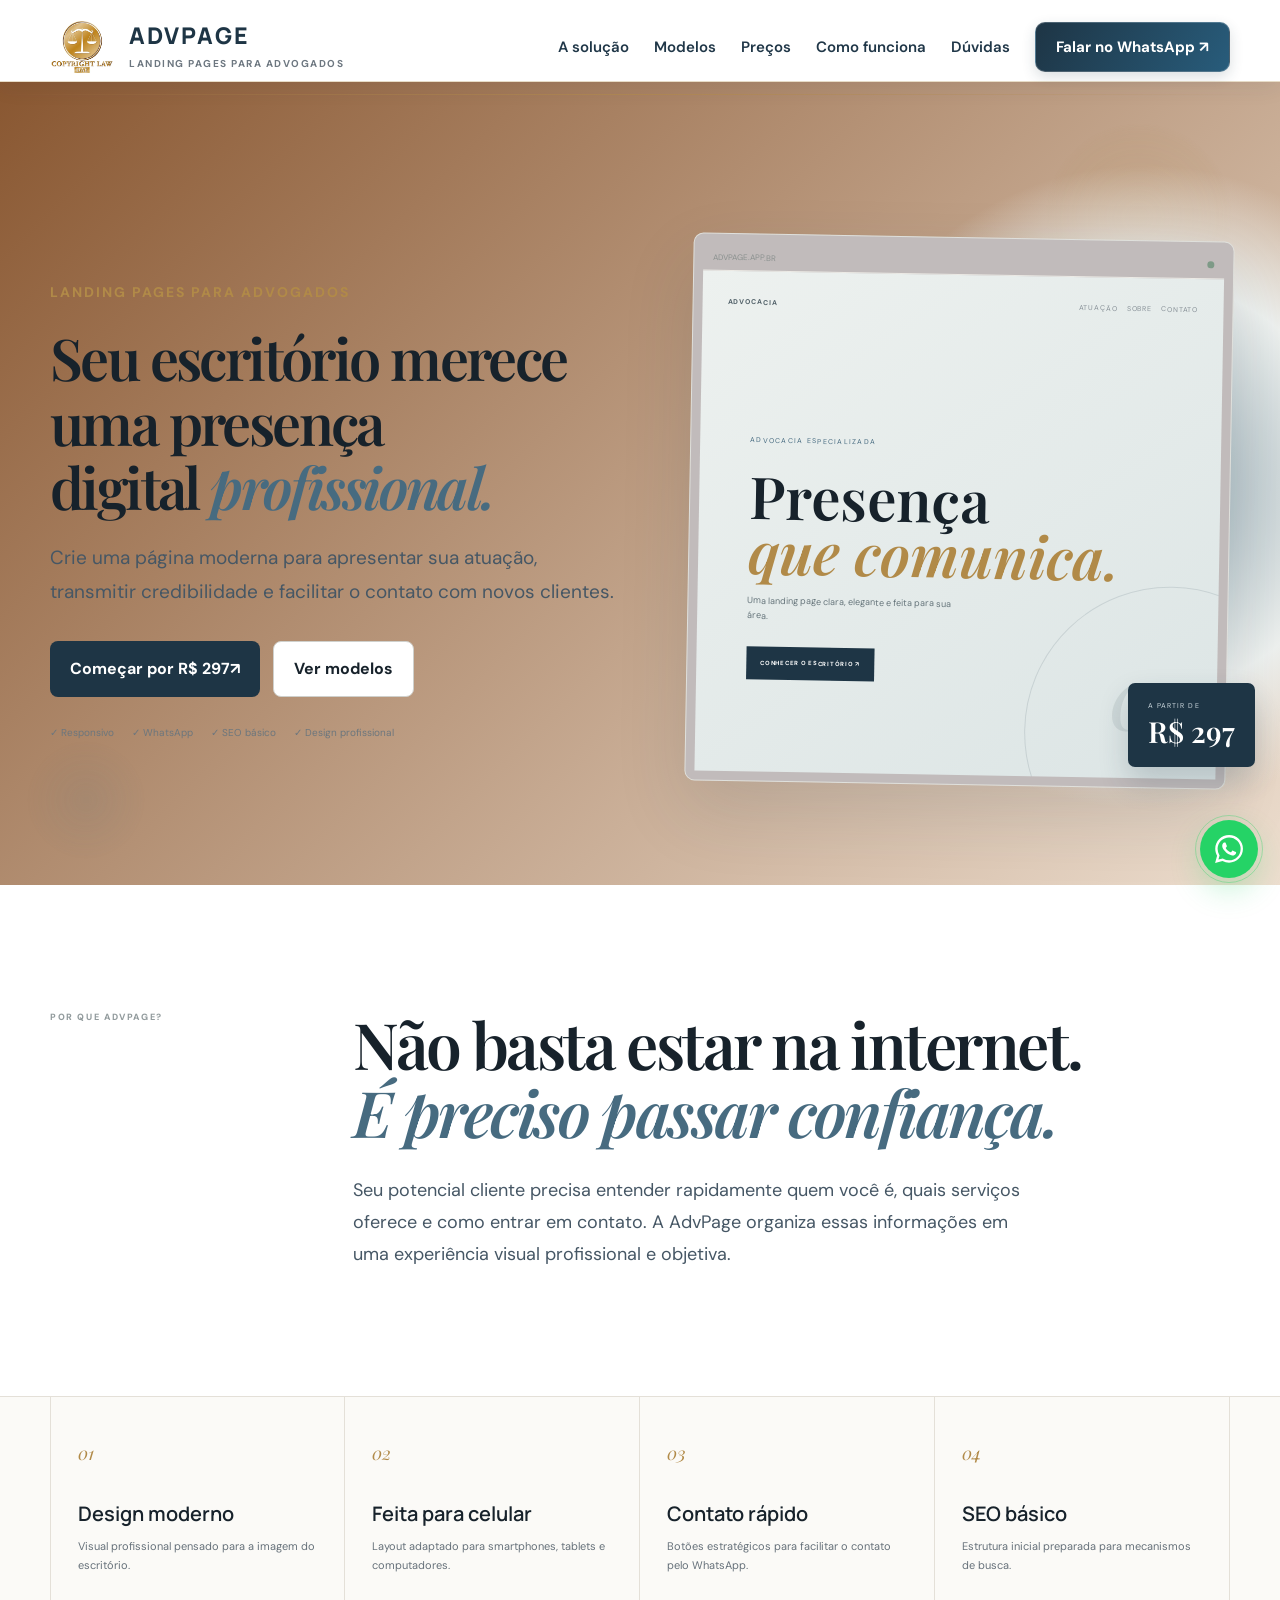
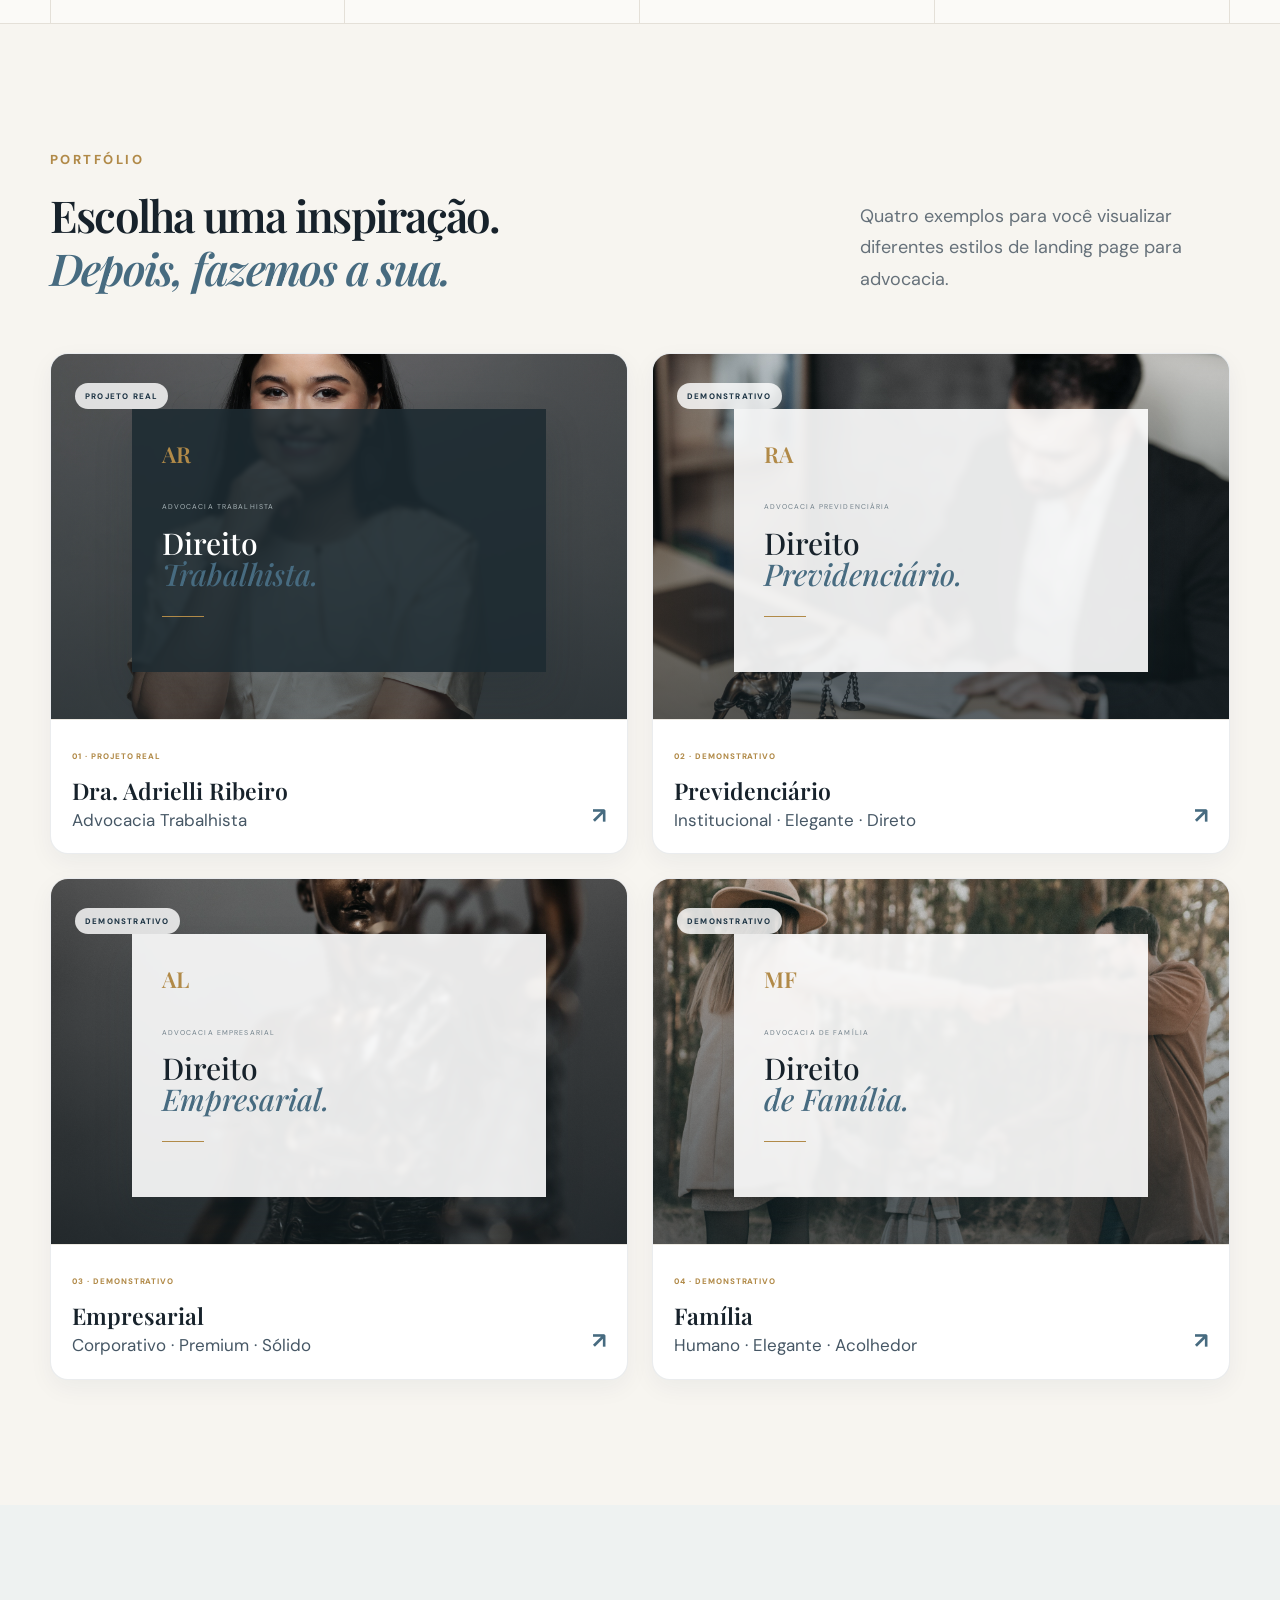
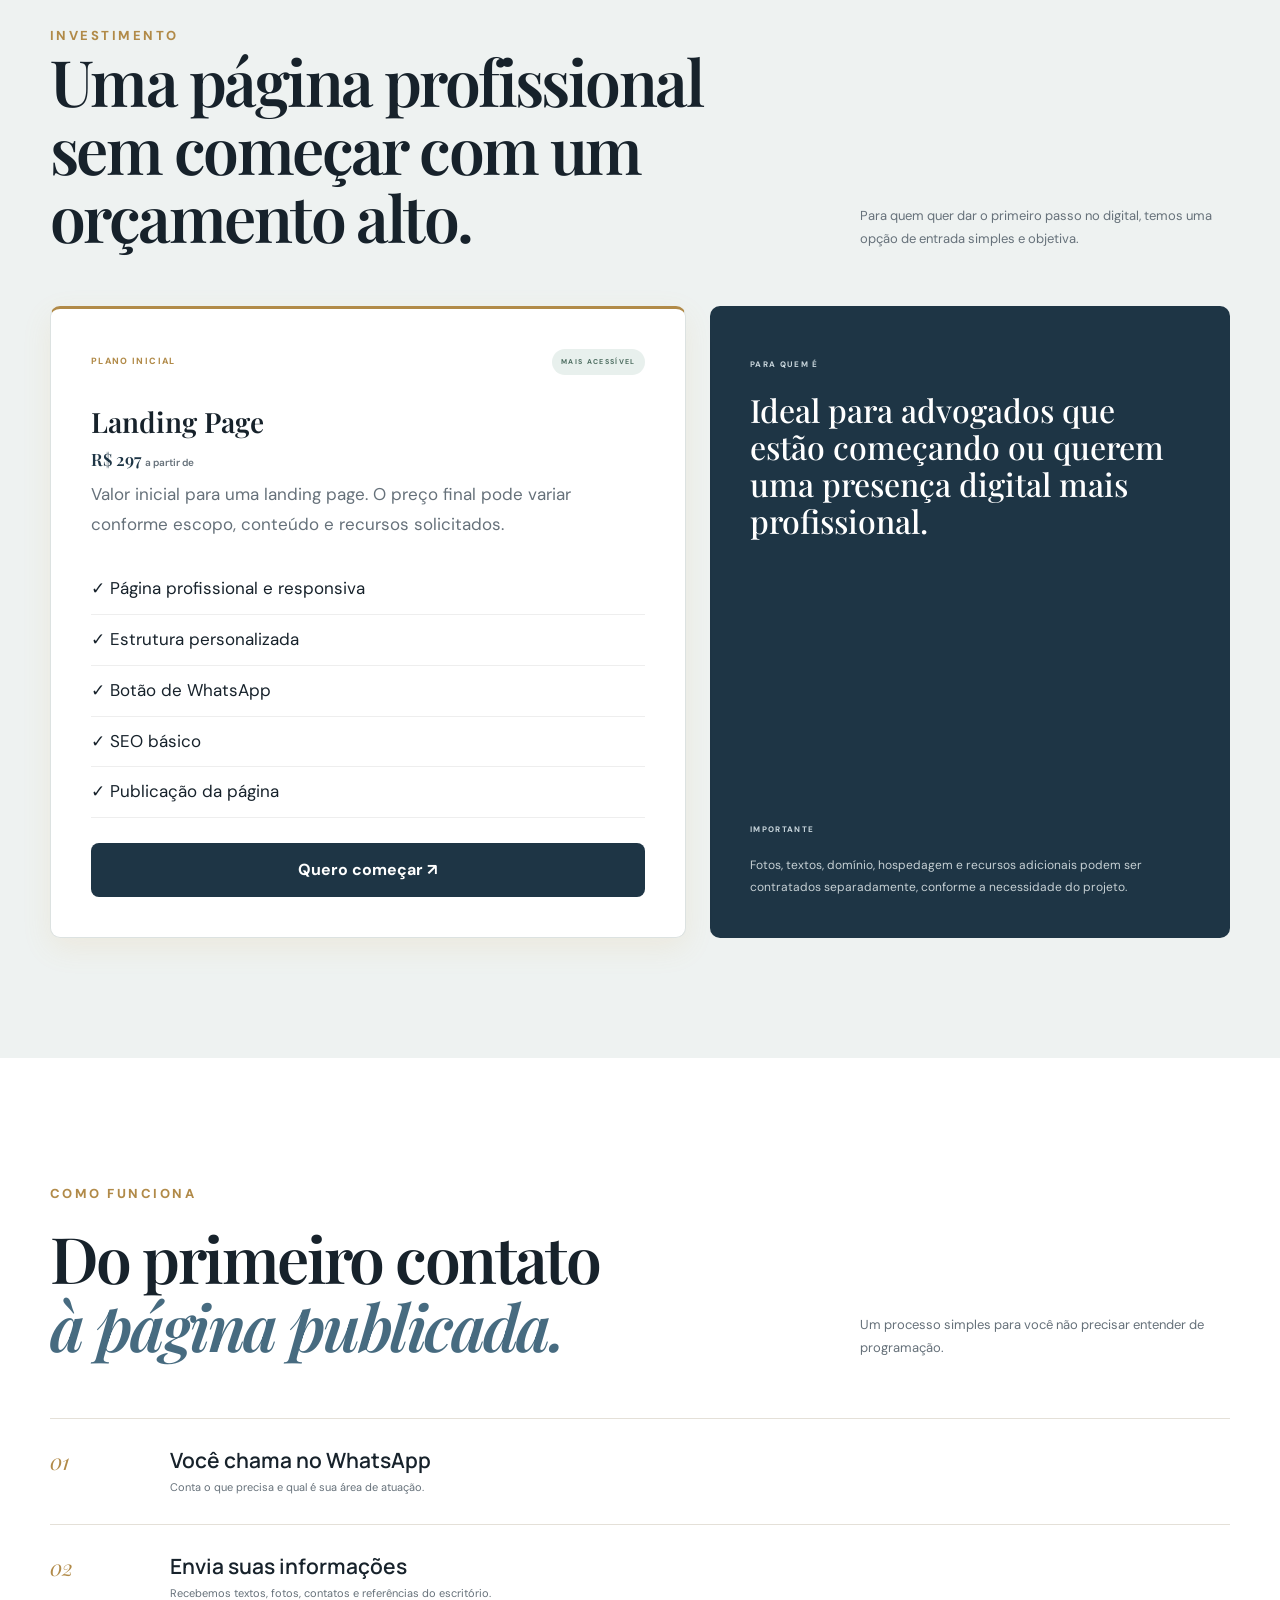
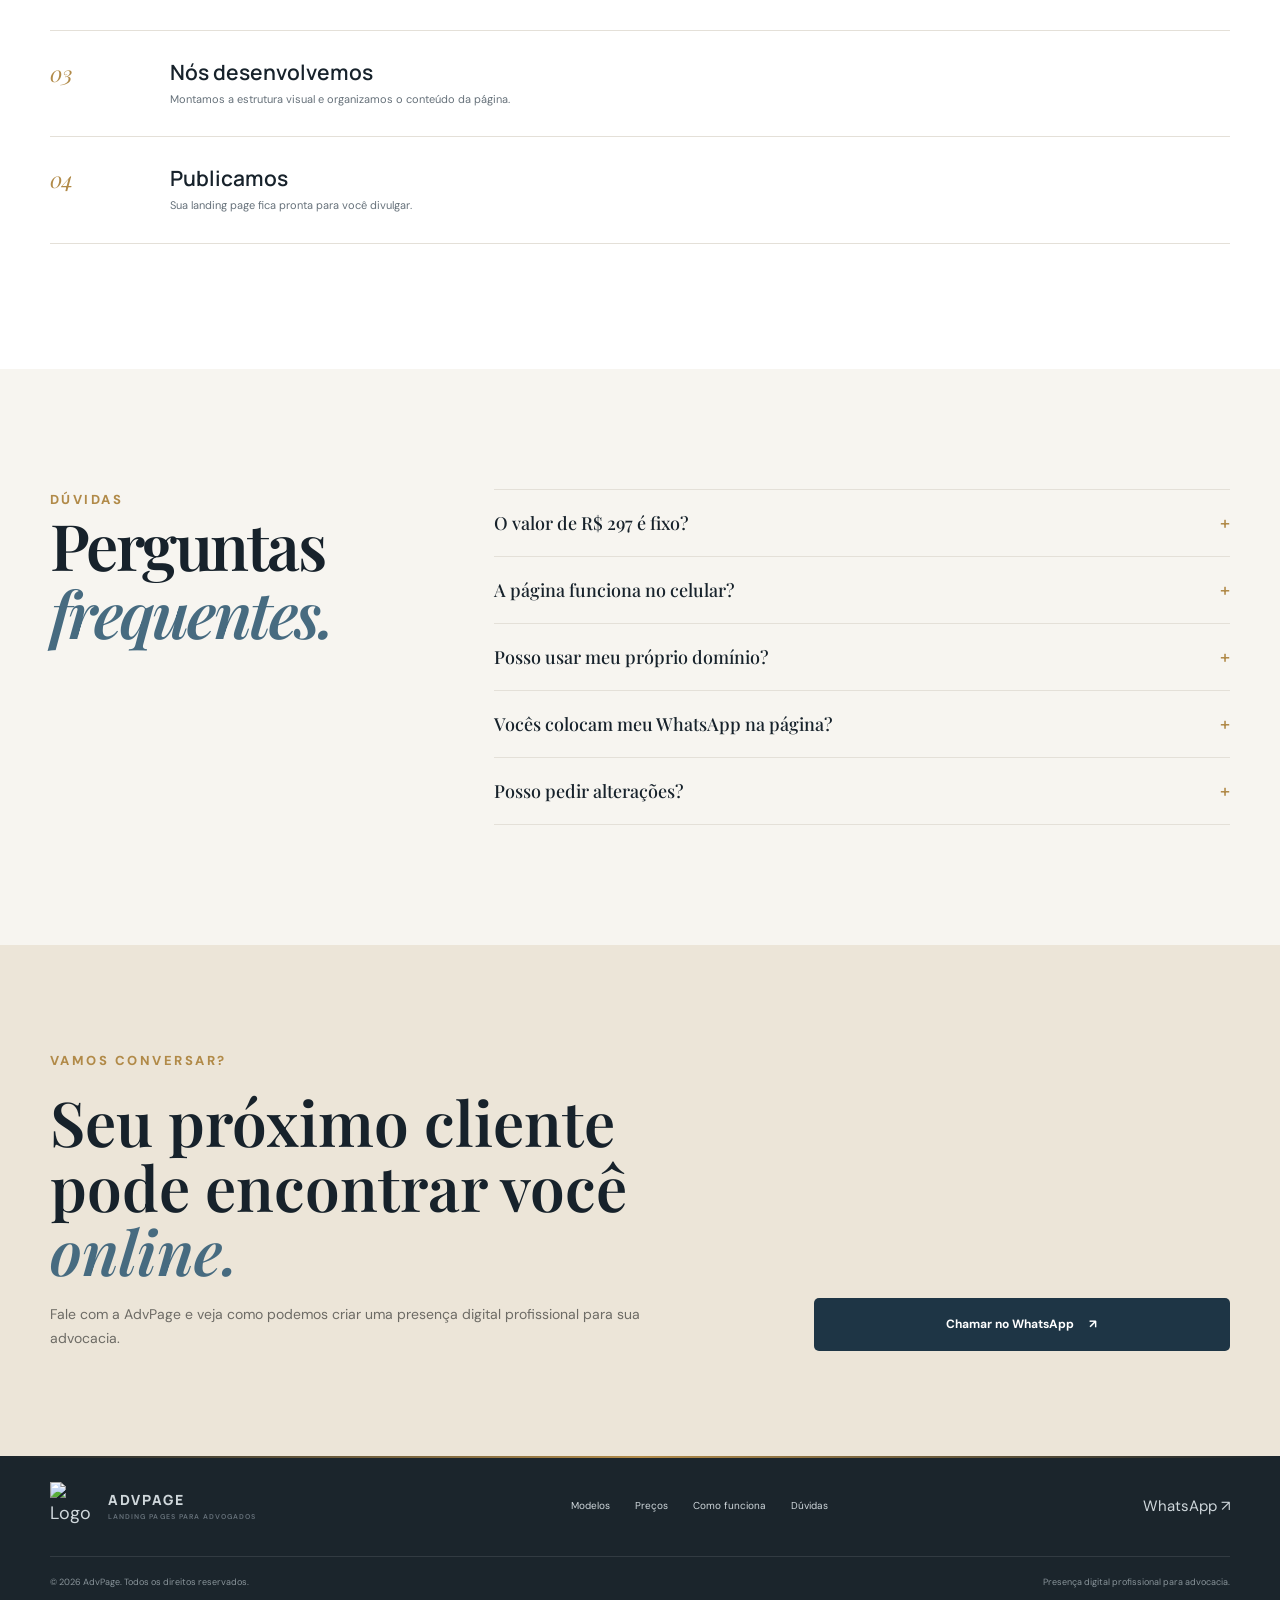
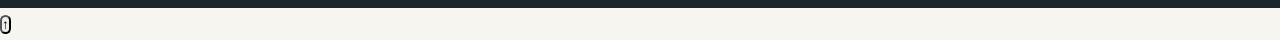
==== commit 6418cade: "Corrige caminho absoluto do CSS para subpastas" ====
--- a/AdvPage-ATUAL-UBUNTU/index.html
+++ b/AdvPage-ATUAL-UBUNTU/index.html
@@ -28,7 +28,7 @@
     href="https://fonts.googleapis.com/css2?family=DM+Sans:wght@400;500;600;700&family=Manrope:wght@600;700;800&family=Playfair+Display:ital,wght@0,500;0,600;1,500;1,600&display=swap"
     rel="stylesheet">
 
-  <link rel="stylesheet" href="style.css">
+  <link rel="stylesheet" href="/style.css">
 
   <!-- &Iacute;cone do site -->
   <!-- Para trocar, substitua assets/logo-advpage.png -->
--- a/style.css
+++ b/style.css
@@ -0,0 +1,2600 @@
+:root{
+--bg:#f7f5f0;
+--paper:#fff;
+--ink:#17222b;
+--muted:#66717a;
+--navy:#1e3545;
+--blue:#476b80;
+--gold:#b18a48;
+--line:#e4e0d8;
+--sand:#ece5d8;
+--rose:#eee2df;
+--serif:'Playfair Display',Georgia,serif;
+--sans:'DM Sans',Arial,sans-serif;
+--display:'Manrope',Arial,sans-serif
+}
+
+*{
+box-sizing:border-box;
+margin:0;
+padding:0
+}
+
+html{
+scroll-behavior:smooth
+}
+
+body{
+background:var(--bg);
+color:var(--ink);
+font-family:var(--sans);
+line-height:1.6
+}
+
+a{
+text-decoration:none;
+color:inherit
+}
+
+.container{
+width:min(1180px,calc(100% - 44px));
+margin:auto
+}
+
+.skip-link{
+position:fixed;
+left:12px;
+top:-60px;
+z-index:999;
+background:var(--ink);
+color:white;
+padding:12px 16px;
+border-radius:0 0 8px 8px
+}
+
+.skip-link:focus{
+top:0
+}
+
+.header{
+height:82px;
+position:fixed;
+z-index:100;
+top:0;
+left:0;
+right:0;
+background:rgba(247,245,240,.92);
+backdrop-filter:blur(15px);
+border-bottom:1px solid rgba(23,34,43,.08);
+transition:height .35s ease,background .35s ease,box-shadow .35s ease
+}
+
+.header.scrolled{
+height:70px;
+background:rgba(255,255,255,.88);
+box-shadow:0 10px 35px rgba(30,53,69,.08)
+}
+
+.nav{
+height:100%;
+display:flex;
+align-items:center;
+justify-content:space-between
+}
+
+
+/* =====================================================
+   LOGO ADVPAGE
+   ===================================================== */
+
+.logo{
+display:flex;
+align-items:center;
+gap:10px
+}
+
+.logo .site-logo{
+width:56px;
+height:56px;
+object-fit:contain;
+display:block;
+flex:0 0 auto
+}
+
+.footer-logo .site-logo{
+width:48px;
+height:48px
+}
+
+.logo-text{
+display:flex;
+flex-direction:column;
+font:800 14px var(--display);
+letter-spacing:.12em
+}
+
+.logo-text small{
+display:block;
+font:600 7px var(--sans);
+letter-spacing:.15em;
+color:var(--muted);
+margin-top:3px
+}
+
+
+/* =====================================================
+   MENU
+   ===================================================== */
+
+.nav-links{
+display:flex;
+gap:27px;
+align-items:center;
+font-size:11px;
+font-weight:600;
+color:#55616a
+}
+
+.nav-links a{
+position:relative;
+transition:color .25s ease
+}
+
+.nav-links a:hover{
+color:var(--navy)
+}
+
+.nav-links a:not(.nav-button)::after{
+content:"";
+position:absolute;
+left:0;
+right:0;
+bottom:-7px;
+height:1px;
+background:var(--gold);
+transform:scaleX(0);
+transition:transform .25s ease
+}
+
+.nav-links a:hover::after{
+transform:scaleX(1)
+}
+
+.nav-button{
+padding:12px 17px;
+background:var(--navy);
+color:white!important;
+border-radius:5px;
+box-shadow:0 8px 20px rgba(30,53,69,.12)
+}
+
+.menu{
+display:none;
+background:none;
+border:0
+}
+
+.menu span{
+display:block;
+width:25px;
+height:2px;
+background:var(--ink);
+margin:5px
+}
+
+
+/* =====================================================
+   HERO
+   ===================================================== */
+
+.hero{
+padding:155px 0 100px;
+min-height:800px;
+position:relative;
+overflow:hidden;
+background:linear-gradient(
+135deg,
+#895731 0%,
+#eddecf 100%
+)
+}
+
+.hero-shape{
+position:absolute;
+width:650px;
+height:650px;
+border-radius:50%;
+right:-190px;
+top:80px;
+background:radial-gradient(
+circle,
+#95a9b2 0,
+#eef1ef 45%,
+transparent 70%
+)
+}
+
+.hero-grid{
+display:grid;
+grid-template-columns:1.03fr .97fr;
+gap:65px;
+align-items:center;
+position:relative
+}
+
+.eyebrow{
+font-size:13px;
+letter-spacing:.19em;
+font-weight:800;
+color:var(--gold)
+}
+
+.hero h1{
+font:600 clamp(48px,5.7vw,76px)/1.03 var(--serif);
+letter-spacing:-.045em;
+margin:22px 0;
+color:var(--ink)
+}
+
+.hero h1 em,
+.intro h2 em,
+.models h2 em,
+.pricing h2 em,
+.process h2 em,
+.faq h2 em,
+.contact h2 em{
+font-style:italic;
+color:var(--blue)
+}
+
+.hero-copy>p{
+font-size:16px;
+color:var(--muted);
+max-width:610px
+}
+
+.actions{
+display:flex;
+gap:13px;
+margin-top:32px
+}
+
+.button{
+display:inline-flex;
+align-items:center;
+justify-content:center;
+padding:15px 20px;
+border-radius:5px;
+font-size:12px;
+font-weight:700;
+position:relative;
+overflow:hidden;
+transition:.25s ease
+}
+
+.button:hover{
+transform:translateY(-3px);
+box-shadow:0 12px 28px rgba(30,53,69,.14)
+}
+
+.primary{
+background:var(--navy);
+color:#fff
+}
+
+.primary:hover{
+background:#29495e
+}
+
+.secondary{
+border:1px solid #cfd0cc;
+background:white
+}
+
+.trust-row{
+display:flex;
+flex-wrap:wrap;
+gap:18px;
+margin-top:27px;
+font-size:10px;
+color:#6c767d
+}
+
+
+/* =====================================================
+   BROWSER PREVIEW
+   ===================================================== */
+
+.hero-card{
+position:relative
+}
+
+.browser{
+background:rgb(193, 187, 187);
+border:1px solid #dfe0dc;
+border-radius:10px;
+padding:9px;
+box-shadow:0 30px 70px rgba(30,53,69,.13);
+transform:rotate(1deg);
+transition:.3s ease
+}
+
+.hero-card:hover .browser{
+box-shadow:0 35px 85px rgba(30,53,69,.17)
+}
+
+.browser-top{
+height:28px;
+border-bottom:1px solid #eceae5;
+display:flex;
+justify-content:space-between;
+align-items:center;
+padding:0 10px;
+color:#8b918f;
+font-size:8px
+}
+
+.browser-top i{
+width:7px;
+height:7px;
+border-radius:50%;
+background:#7e9a87
+}
+
+.browser-body{
+height:500px;
+background:linear-gradient(145deg,#edf1ef,#dce5e5);
+padding:25px;
+position:relative;
+overflow:hidden
+}
+
+.browser-body:after{
+content:'';
+position:absolute;
+width:290px;
+height:290px;
+border:1px solid rgba(30,53,69,.12);
+border-radius:50%;
+right:-100px;
+bottom:-100px
+}
+
+.mini-nav{
+display:flex;
+justify-content:space-between;
+font-size:7px;
+letter-spacing:.13em;
+color:#53626a
+}
+
+.mini-nav span{
+color:#879097
+}
+
+.mini-copy{
+position:absolute;
+left:50px;
+top:150px
+}
+
+.mini-copy small{
+font-size:7px;
+letter-spacing:.18em;
+color:var(--blue)
+}
+
+.mini-copy h2{
+font:600 58px/.95 var(--serif);
+margin:15px 0
+}
+
+.mini-copy h2 em{
+color:var(--gold);
+font-style:italic
+}
+
+.mini-copy p{
+font-size:9px;
+color:#66757b;
+max-width:220px
+}
+
+.mini-copy>b{
+display:inline-block;
+margin-top:22px;
+background:var(--navy);
+color:white;
+padding:11px 14px;
+font-size:6px;
+letter-spacing:.12em
+}
+
+.mini-number{
+position:absolute;
+right:25px;
+bottom:25px;
+font:italic 90px var(--serif);
+color:rgba(30,53,69,.09)
+}
+
+.floating-price{
+position:absolute;
+right:-25px;
+bottom:18px;
+background:var(--navy);
+color:white;
+padding:17px 20px;
+border-radius:7px;
+box-shadow:0 15px 30px rgba(30,53,69,.2);
+animation:priceFloat 4s ease-in-out infinite
+}
+
+.floating-price small{
+display:block;
+font-size:7px;
+letter-spacing:.15em;
+color:#cdd9df
+}
+
+.floating-price strong{
+display:block;
+font:600 29px var(--serif);
+color:#fff
+}
+
+
+/* =====================================================
+   INTRO
+   ===================================================== */
+
+.intro{
+padding:125px 0;
+background:white
+}
+
+.intro-grid{
+display:grid;
+grid-template-columns:.42fr 1.58fr;
+gap:70px
+}
+
+.section-kicker{
+font-size:9px;
+font-weight:800;
+letter-spacing:.18em;
+color:#929b9d
+}
+
+.intro h2,
+.models h2,
+.pricing h2,
+.process h2,
+.faq h2{
+font:600 clamp(40px,5vw,64px)/1.06 var(--serif);
+letter-spacing:-.04em
+}
+
+.intro p{
+max-width:690px;
+margin-top:28px;
+color:var(--muted);
+font-size:15px;
+line-height:1.9
+}
+
+
+/* =====================================================
+   FEATURES
+   ===================================================== */
+
+.features{
+border-top:1px solid var(--line);
+border-bottom:1px solid var(--line);
+background:#fbfaf7
+}
+
+.feature-grid{
+display:grid;
+grid-template-columns:repeat(4,1fr)
+}
+
+.feature-grid article{
+padding:42px 27px 48px;
+border-right:1px solid var(--line);
+position:relative;
+overflow:hidden;
+transition:.3s ease
+}
+
+.feature-grid article:first-child{
+border-left:1px solid var(--line)
+}
+
+.feature-grid article:hover{
+background:#fff;
+transform:translateY(-2px)
+}
+
+.feature-grid span{
+font:italic 18px var(--serif);
+color:var(--gold)
+}
+
+.feature-grid h3{
+font:600 20px var(--display);
+margin:30px 0 10px
+}
+
+.feature-grid p{
+font-size:11px;
+color:var(--muted);
+line-height:1.7
+}
+
+
+/* =====================================================
+   MODELOS
+   ===================================================== */
+
+.models{
+padding:125px 0;
+background:var(--bg)
+}
+
+.heading-row{
+display:flex;
+justify-content:space-between;
+gap:60px;
+align-items:end
+}
+
+.heading-row>p{
+max-width:370px;
+color:var(--muted);
+font-size:13px
+}
+
+.heading-row h2{
+margin-top:18px
+}
+
+.model-grid{
+display:grid;
+grid-template-columns:1fr 1fr;
+gap:24px;
+margin-top:58px
+}
+
+.model-card{
+background:white;
+border:1px solid #e3e0d8;
+border-radius:8px;
+overflow:hidden;
+transition:.4s ease;
+box-shadow:0 8px 24px rgba(40,45,45,.04)
+}
+
+.model-card:hover{
+transform:translateY(-6px);
+box-shadow:0 20px 45px rgba(40,45,45,.1)
+}
+
+.model-art{
+height:365px;
+position:relative;
+padding:24px;
+overflow:hidden
+}
+
+.model-art>img{
+position:absolute;
+inset:0;
+width:100%;
+height:100%;
+object-fit:cover;
+display:block;
+filter:saturate(.82)
+}
+
+.model-art:after{
+content:'';
+position:absolute;
+inset:0;
+background:linear-gradient(
+180deg,
+rgba(20,30,35,.05),
+rgba(20,30,35,.62)
+);
+z-index:1
+}
+
+.art-real{
+background:linear-gradient(
+135deg,
+#b8c7ca,
+#73878e
+)
+}
+
+.art-blue{
+background:linear-gradient(
+135deg,
+#dfe8eb,
+#b7c9d0
+)
+}
+
+.art-sand{
+background:linear-gradient(
+135deg,
+#eee5d4,
+#d6c5a9
+)
+}
+
+.art-rose{
+background:linear-gradient(
+135deg,
+#eee0dc,
+#cdb8b2
+)
+}
+
+.badge{
+font-size:8px;
+letter-spacing:.15em;
+font-weight:800;
+color:var(--navy);
+background:rgba(255,255,255,.82);
+padding:8px 10px;
+border-radius:20px;
+position:relative;
+z-index:3
+}
+
+.mock{
+position:absolute;
+left:14%;
+top:15%;
+width:72%;
+height:72%;
+background:rgba(29,43,49,.88);
+backdrop-filter:blur(2px);
+color:white;
+padding:30px;
+box-shadow:0 20px 35px rgba(25,40,45,.2);
+z-index:2;
+transition:.45s ease
+}
+
+.model-card:hover .mock{
+transform:translateY(-8px) scale(1.015);
+box-shadow:0 28px 48px rgba(25,40,45,.24)
+}
+
+.mock.light{
+background:rgba(255,255,255,.90);
+color:var(--ink)
+}
+
+.mock b{
+font:600 22px var(--serif);
+color:var(--gold)
+}
+
+.mock small{
+display:block;
+margin-top:28px;
+font-size:7px;
+letter-spacing:.16em;
+color:#a8b4b8
+}
+
+.mock.light small{
+color:#71808a
+}
+
+.mock strong{
+display:block;
+font:500 30px/1.05 var(--serif);
+margin-top:14px
+}
+
+.mock em{
+color:var(--blue);
+font-style:italic
+}
+
+.mock i{
+display:block;
+width:42px;
+height:1px;
+background:var(--gold);
+margin-top:25px
+}
+
+.model-info{
+padding:18px 21px;
+display:flex;
+justify-content:space-between;
+align-items:end;
+border-top:1px solid #ece9e2
+}
+
+.model-info small{
+font-size:8px;
+letter-spacing:.12em;
+color:var(--gold);
+font-weight:800
+}
+
+.model-info h3{
+font:600 22px var(--serif);
+margin-top:5px
+}
+
+.model-info p{
+font-size:10px;
+color:var(--muted)
+}
+
+.model-info>b{
+font-size:22px;
+color:var(--blue)
+}
+
+
+/* =====================================================
+   PREÇO
+   ===================================================== */
+
+.pricing{
+padding:120px 0;
+background:#eef2f1
+}
+
+.pricing-head{
+display:flex;
+justify-content:space-between;
+gap:60px;
+align-items:end
+}
+
+.pricing-head>p{
+max-width:370px;
+color:var(--muted);
+font-size:13px
+}
+
+.price-grid{
+display:grid;
+grid-template-columns:1.1fr .9fr;
+gap:24px;
+margin-top:55px
+}
+
+.price-card{
+background:white;
+border:1px solid #dce2e1;
+border-radius:10px;
+padding:40px;
+box-shadow:0 18px 45px rgba(30,53,69,.08);
+transition:.35s ease
+}
+
+.price-card:hover{
+transform:translateY(-5px);
+box-shadow:0 25px 60px rgba(30,53,69,.12)
+}
+
+.price-top{
+display:flex;
+justify-content:space-between;
+align-items:center;
+color:var(--gold);
+font-size:9px;
+letter-spacing:.15em;
+font-weight:800
+}
+
+.price-top b{
+background:#e8f0ed;
+color:#4d6d60;
+padding:7px 9px;
+border-radius:20px;
+font-size:7px
+}
+
+.price-card h3{
+font:600 28px var(--serif);
+margin-top:28px
+}
+
+.price{
+font:600 58px var(--serif);
+margin:5px 0;
+color:var(--navy)
+}
+
+.price small{
+font:600 10px var(--sans);
+color:var(--muted)
+}
+
+.price-note{
+font-size:11px;
+color:var(--muted);
+max-width:500px
+}
+
+.price-card ul{
+list-style:none;
+margin:25px 0
+}
+
+.price-card li{
+padding:10px 0;
+border-bottom:1px solid #eee;
+font-size:11px
+}
+
+.full{
+width:100%
+}
+
+.price-side{
+background:var(--navy);
+color:white;
+border-radius:10px;
+padding:40px;
+display:flex;
+flex-direction:column;
+justify-content:space-between
+}
+
+.price-side span{
+font-size:8px;
+letter-spacing:.17em;
+color:#c7d4da;
+font-weight:800
+}
+
+.price-side h3{
+font:500 32px/1.15 var(--serif);
+margin-top:15px
+}
+
+.price-side p{
+color:#c6d0d4;
+font-size:12px;
+line-height:1.8;
+margin-top:12px
+}
+
+
+/* =====================================================
+   PROCESSO
+   ===================================================== */
+
+.process{
+padding:125px 0;
+background:white
+}
+
+.steps{
+margin-top:58px;
+border-top:1px solid var(--line)
+}
+
+.steps article{
+display:grid;
+grid-template-columns:90px 1fr;
+gap:30px;
+padding:27px 0;
+border-bottom:1px solid var(--line);
+position:relative;
+transition:.3s ease
+}
+
+.steps article:hover{
+padding-left:12px;
+background:linear-gradient(
+90deg,
+rgba(177,138,72,.055),
+transparent 55%
+)
+}
+
+.steps article>b{
+font:italic 22px var(--serif);
+color:var(--gold)
+}
+
+.steps h3{
+font:600 21px var(--display)
+}
+
+.steps p{
+font-size:11px;
+color:var(--muted);
+margin-top:4px
+}
+
+
+/* =====================================================
+   FAQ
+   ===================================================== */
+
+.faq{
+padding:120px 0;
+background:var(--bg)
+}
+
+.faq-grid{
+display:grid;
+grid-template-columns:.65fr 1.35fr;
+gap:90px
+}
+
+.faq-list{
+border-top:1px solid var(--line)
+}
+
+details{
+border-bottom:1px solid var(--line);
+padding:21px 0
+}
+
+summary{
+cursor:pointer;
+list-style:none;
+display:flex;
+justify-content:space-between;
+font:500 18px var(--serif)
+}
+
+summary::-webkit-details-marker{
+display:none
+}
+
+summary:after{
+content:'+';
+font-family:var(--sans);
+color:var(--gold)
+}
+
+details[open] summary:after{
+content:'−'
+}
+
+details p{
+padding-top:12px;
+max-width:650px;
+color:var(--muted);
+font-size:12px
+}
+
+
+/* =====================================================
+   CONTATO
+   ===================================================== */
+
+.contact{
+padding:105px 0;
+background:var(--sand);
+position:relative;
+overflow:hidden
+}
+
+.contact-inner{
+display:grid;
+grid-template-columns:1.25fr .75fr;
+gap:70px;
+align-items:end
+}
+
+.contact h2{
+font:600 clamp(40px,5vw,62px)/1.04 var(--serif);
+margin:18px 0
+}
+
+.contact p{
+max-width:650px;
+color:#6d6b65;
+font-size:14px
+}
+
+.contact-button{
+display:inline-flex;
+align-items:center;
+justify-content:center;
+gap:15px;
+background:var(--navy);
+color:white;
+padding:16px 22px;
+border-radius:5px;
+font-size:12px;
+font-weight:700;
+transition:.25s ease
+}
+
+.contact-button:hover{
+transform:translateY(-3px);
+box-shadow:0 12px 28px rgba(30,53,69,.14)
+}
+
+
+/* =====================================================
+   FOOTER
+   ===================================================== */
+
+footer{
+background:#1b252c;
+color:#cfd7db
+}
+
+.footer-top{
+min-height:100px;
+display:flex;
+align-items:center;
+justify-content:space-between;
+gap:30px
+}
+
+.footer-top nav{
+display:flex;
+gap:25px
+}
+
+.footer-top nav a{
+font-size:10px
+}
+
+.footer-bottom{
+border-top:1px solid rgba(255,255,255,.1);
+padding:18px 0;
+display:flex;
+justify-content:space-between;
+gap:20px;
+font-size:9px;
+color:#89949a
+}
+
+
+/* =====================================================
+   WHATSAPP
+   ===================================================== */
+
+.floating{
+position:fixed;
+right:22px;
+bottom:22px;
+width:58px;
+height:58px;
+border-radius:50%;
+background:#25D366;
+display:grid;
+place-items:center;
+z-index:80;
+box-shadow:0 12px 30px rgba(37,211,102,.25);
+transition:.3s ease
+}
+
+.floating:hover{
+transform:translateY(-5px) scale(1.05);
+box-shadow:0 15px 35px rgba(37,211,102,.34)
+}
+
+.floating:before{
+content:"";
+position:absolute;
+inset:-5px;
+border:1px solid rgba(37,211,102,.35);
+border-radius:50%;
+animation:whatsPulse 2.5s ease-out infinite
+}
+
+.whatsapp-icon{
+width:28px;
+height:28px;
+fill:white
+}
+
+
+/* =====================================================
+   ANIMAÇÕES
+   ===================================================== */
+
+@keyframes priceFloat{
+
+0%,100%{
+transform:translateY(0)
+}
+
+50%{
+transform:translateY(-8px)
+}
+
+}
+
+@keyframes whatsPulse{
+
+0%{
+transform:scale(.9);
+opacity:.65
+}
+
+70%,100%{
+transform:scale(1.35);
+opacity:0
+}
+
+}
+
+
+/* =====================================================
+   RESPONSIVO
+   ===================================================== */
+
+@media(max-width:900px){
+
+.nav-links{
+display:none
+}
+
+.menu{
+display:block
+}
+
+.hero-grid{
+grid-template-columns:1fr
+}
+
+.hero{
+padding-top:120px
+}
+
+.intro-grid{
+grid-template-columns:1fr
+}
+
+.feature-grid{
+grid-template-columns:1fr 1fr
+}
+
+.model-grid{
+grid-template-columns:1fr
+}
+
+.pricing-head{
+display:block
+}
+
+.pricing-head>p{
+margin-top:25px
+}
+
+.price-grid{
+grid-template-columns:1fr
+}
+
+.heading-row{
+display:block
+}
+
+.heading-row>p{
+margin-top:25px
+}
+
+.contact-inner{
+grid-template-columns:1fr
+}
+
+.faq-grid{
+grid-template-columns:1fr
+}
+
+.footer-top{
+flex-wrap:wrap;
+padding:30px 0
+}
+
+}
+
+@media(max-width:680px){
+
+.container{
+width:min(100% - 30px,600px)
+}
+
+.logo .site-logo{
+width:45px;
+height:45px
+}
+
+.footer-logo .site-logo{
+width:42px;
+height:42px
+}
+
+.logo-text{
+font-size:12px
+}
+
+.logo-text small{
+font-size:6px
+}
+
+.hero{
+padding-top:105px;
+padding-bottom:70px
+}
+
+.hero h1{
+font-size:46px
+}
+
+.browser-body{
+height:420px
+}
+
+.mini-copy{
+left:30px;
+top:120px
+}
+
+.mini-copy h2{
+font-size:45px
+}
+
+.floating-price{
+right:0
+}
+
+.intro,
+.models,
+.pricing,
+.process,
+.faq{
+padding:80px 0
+}
+
+.feature-grid{
+grid-template-columns:1fr
+}
+
+.feature-grid article{
+border-left:1px solid var(--line);
+}
+
+.model-art{
+height:330px
+}
+
+.mock{
+padding:24px
+}
+
+.mock strong{
+font-size:26px
+}
+
+.price-card,
+.price-side{
+padding:28px
+}
+
+.footer-top{
+display:block
+}
+
+.footer-top nav{
+margin:25px 0;
+flex-wrap:wrap
+}
+
+.footer-bottom{
+display:block
+}
+
+.footer-bottom span{
+display:block;
+margin-top:7px
+}
+
+}
+
+
+/* =====================================================
+   MOVIMENTO REDUZIDO
+   ===================================================== */
+
+@media(prefers-reduced-motion:reduce){
+
+html{
+scroll-behavior:auto
+}
+
+*{
+animation:none!important;
+transition:none!important
+}
+
+}
+
+/* =================================================
+   ADVPAGE — VISUAL PREMIUM COLORIDO
+   Luzes, gradientes, botões e cartões interativos
+   Cole no FINAL do style.css principal
+   ================================================= */
+
+:root {
+    --adv-navy: #142b45;
+    --adv-blue: #2878ff;
+    --adv-cyan: #49d7e8;
+    --adv-purple: #8265f5;
+    --adv-gold: #d7a84b;
+    --adv-pink: #f078b5;
+}
+
+/* Fundo geral com um toque de cor */
+body {
+    background-image:
+        radial-gradient(
+            ellipse at 5% 5%,
+            rgba(73, 215, 232, 0.09),
+            transparent 32%
+        ),
+        radial-gradient(
+            ellipse at 95% 25%,
+            rgba(130, 101, 245, 0.07),
+            transparent 30%
+        );
+}
+
+/* Cabeçalho com transparência elegante */
+.header {
+    position: relative;
+    z-index: 20;
+    border-bottom: 1px solid rgba(40, 120, 255, 0.13);
+    box-shadow: 0 6px 24px rgba(20, 43, 69, 0.05);
+}
+
+/* Logo com brilho azul e dourado */
+.logo {
+    transition: transform 0.3s ease, filter 0.3s ease;
+}
+
+.logo:hover {
+    transform: translateY(-2px) scale(1.045);
+    filter: drop-shadow(0 4px 12px rgba(40, 120, 255, 0.25));
+}
+
+.logo:hover .site-logo {
+    filter: drop-shadow(0 0 9px rgba(215, 168, 75, 0.6));
+}
+
+/* Menu com efeito colorido */
+.nav-links a {
+    position: relative;
+    transition: color 0.25s ease, transform 0.25s ease;
+}
+
+.nav-links a:not(.nav-button)::after {
+    content: "";
+    position: absolute;
+    left: 0;
+    bottom: -6px;
+    width: 100%;
+    height: 2px;
+    background: linear-gradient(
+        90deg,
+        var(--adv-blue),
+        var(--adv-cyan),
+        var(--adv-purple)
+    );
+    transform: scaleX(0);
+    transform-origin: left;
+    transition: transform 0.3s ease;
+}
+
+.nav-links a:not(.nav-button):hover {
+    color: var(--adv-blue);
+}
+
+.nav-links a:not(.nav-button):hover::after {
+    transform: scaleX(1);
+}
+
+/* Hero com manchas de luz decorativas */
+.hero {
+    position: relative;
+    isolation: isolate;
+}
+
+.hero::before,
+.hero::after {
+    content: "";
+    position: absolute;
+    z-index: -1;
+    border-radius: 50%;
+    pointer-events: none;
+    filter: blur(2px);
+}
+
+.hero::before {
+    width: 260px;
+    height: 260px;
+    top: 20px;
+    right: 3%;
+    background: radial-gradient(
+        circle,
+        rgba(73, 215, 232, 0.18),
+        rgba(40, 120, 255, 0.06) 45%,
+        transparent 72%
+    );
+    animation: advFloat 8s ease-in-out infinite;
+}
+
+.hero::after {
+    width: 210px;
+    height: 210px;
+    left: 0;
+    bottom: 0;
+    background: radial-gradient(
+        circle,
+        rgba(130, 101, 245, 0.13),
+        transparent 70%
+    );
+    animation: advFloat 10s ease-in-out infinite reverse;
+}
+
+/* Título com acabamento de cor */
+.hero-copy h1 {
+    text-wrap: balance;
+}
+
+.hero-copy h1 strong,
+.hero-copy h1 span {
+    background: linear-gradient(
+        110deg,
+        var(--adv-blue),
+        var(--adv-purple),
+        var(--adv-gold)
+    );
+    background-size: 200% auto;
+    -webkit-background-clip: text;
+    background-clip: text;
+    -webkit-text-fill-color: transparent;
+    animation: advGradient 6s ease-in-out infinite alternate;
+}
+
+/* Botões principais com gradiente azul-violeta */
+.hero .button,
+.hero .btn,
+.nav-links .nav-button,
+button,
+a.button,
+a.btn {
+    position: relative;
+    overflow: hidden;
+    isolation: isolate;
+    border-radius: 12px;
+    transition:
+        transform 0.28s ease,
+        box-shadow 0.28s ease,
+        filter 0.28s ease;
+}
+
+.hero .button-primary,
+.hero .btn-primary,
+.nav-links .nav-button {
+    background-image: linear-gradient(
+        115deg,
+        #246bdb,
+        #5367ee 55%,
+        #8265f5
+    );
+    color: #fff;
+    box-shadow:
+        0 6px 18px rgba(40, 120, 255, 0.2),
+        inset 0 1px 0 rgba(255, 255, 255, 0.22);
+}
+
+/* Reflexo que percorre os botões */
+.hero .button::before,
+.hero .btn::before,
+.nav-links .nav-button::before,
+button::before,
+a.button::before,
+a.btn::before {
+    content: "";
+    position: absolute;
+    z-index: -1;
+    top: -50%;
+    left: -80%;
+    width: 45%;
+    height: 200%;
+    background: linear-gradient(
+        90deg,
+        transparent,
+        rgba(255, 255, 255, 0.4),
+        transparent
+    );
+    transform: rotate(22deg);
+    transition: left 0.55s ease;
+}
+
+.hero .button:hover::before,
+.hero .btn:hover::before,
+.nav-links .nav-button:hover::before,
+button:hover::before,
+a.button:hover::before,
+a.btn:hover::before {
+    left: 140%;
+}
+
+.hero .button:hover,
+.hero .btn:hover,
+.nav-links .nav-button:hover,
+button:hover,
+a.button:hover,
+a.btn:hover {
+    transform: translateY(-3px);
+    box-shadow:
+        0 12px 28px rgba(40, 120, 255, 0.25),
+        0 0 0 3px rgba(73, 215, 232, 0.1);
+    filter: saturate(1.15);
+}
+
+/* Botões de contorno com borda viva */
+.button-outline,
+.btn-outline {
+    border: 1px solid transparent;
+    background:
+        linear-gradient(#fff, #fff) padding-box,
+        linear-gradient(
+            110deg,
+            var(--adv-blue),
+            var(--adv-cyan),
+            var(--adv-purple)
+        ) border-box;
+}
+
+/* Cartões dos modelos com bordas gradientes */
+.model-card {
+    position: relative;
+    isolation: isolate;
+    border: 1px solid rgba(40, 120, 255, 0.14);
+    border-radius: 18px;
+    box-shadow: 0 8px 24px rgba(20, 43, 69, 0.05);
+    transition:
+        transform 0.35s ease,
+        box-shadow 0.35s ease,
+        border-color 0.35s ease;
+}
+
+.model-card::before {
+    content: "";
+    position: absolute;
+    z-index: -1;
+    inset: -1px;
+    border-radius: inherit;
+    padding: 1px;
+    background: linear-gradient(
+        135deg,
+        var(--adv-blue),
+        var(--adv-cyan),
+        var(--adv-purple),
+        var(--adv-gold)
+    );
+    background-size: 250% 250%;
+    opacity: 0;
+    transition: opacity 0.35s ease;
+    -webkit-mask:
+        linear-gradient(#fff 0 0) content-box,
+        linear-gradient(#fff 0 0);
+    -webkit-mask-composite: xor;
+    mask-composite: exclude;
+    pointer-events: none;
+}
+
+.model-card:hover {
+    transform: translateY(-8px);
+    box-shadow:
+        0 18px 42px rgba(20, 43, 69, 0.12),
+        0 0 22px rgba(40, 120, 255, 0.07);
+    border-color: rgba(40, 120, 255, 0.3);
+}
+
+.model-card:hover::before {
+    opacity: 1;
+    animation: advGradient 5s linear infinite;
+}
+
+/* Imagens dos modelos com zoom suave */
+.model-art {
+    overflow: hidden;
+}
+
+.model-art img {
+    transition: transform 0.55s ease, filter 0.55s ease;
+}
+
+.model-card:hover .model-art img {
+    transform: scale(1.055);
+    filter: saturate(1.12);
+}
+
+/* Cartões de preço com destaque dourado */
+.price-card {
+    position: relative;
+    transition:
+        transform 0.3s ease,
+        box-shadow 0.3s ease;
+}
+
+.price-card:hover {
+    transform: translateY(-5px);
+    box-shadow: 0 16px 36px rgba(20, 43, 69, 0.1);
+}
+
+.price-card.featured {
+    border-top: 3px solid var(--adv-gold);
+    box-shadow: 0 10px 30px rgba(215, 168, 75, 0.11);
+}
+
+/* Ícones e pequenos destaques */
+.model-card h3,
+.price-card h3 {
+    transition: color 0.25s ease;
+}
+
+.model-card:hover h3 {
+    color: var(--adv-blue);
+}
+
+/* Rodapé com faixa multicolorida */
+footer {
+    position: relative;
+}
+
+footer::before {
+    content: "";
+    position: absolute;
+    top: 0;
+    left: 0;
+    width: 100%;
+    height: 3px;
+    background: linear-gradient(
+        90deg,
+        var(--adv-blue),
+        var(--adv-cyan),
+        var(--adv-purple),
+        var(--adv-pink),
+        var(--adv-gold)
+    );
+    background-size: 200% 100%;
+    animation: advGradient 8s linear infinite;
+}
+
+/* Animações */
+@keyframes advFloat {
+    0%, 100% {
+        transform: translate3d(0, 0, 0);
+    }
+    50% {
+        transform: translate3d(0, -14px, 0);
+    }
+}
+
+@keyframes advGradient {
+    0% {
+        background-position: 0% 50%;
+    }
+    100% {
+        background-position: 100% 50%;
+    }
+}
+
+/* Celulares: visual leve e sem animações de hover */
+@media (max-width: 600px) {
+    .hero::before {
+        width: 150px;
+        height: 150px;
+        right: -35px;
+    }
+
+    .hero::after {
+        width: 120px;
+        height: 120px;
+    }
+
+    .model-card:hover,
+    .price-card:hover {
+        transform: none;
+    }
+}
+
+/* Acessibilidade: respeita a preferência de movimento reduzido */
+@media (prefers-reduced-motion: reduce) {
+    *,
+    *::before,
+    *::after {
+        animation: none !important;
+        transition: none !important;
+        scroll-behavior: auto !important;
+    }
+}
+
+
+
+/* ============================================
+   ADVPAGE — DETALHES DECORATIVOS PREMIUM
+   Cole no final do style.css principal
+   ============================================ */
+
+:root {
+    --adv-gold: #b18a48;
+    --adv-gold-light: #d8bd88;
+    --adv-navy: #1e3545;
+}
+
+/* Cabeçalho com acabamento refinado */
+.header {
+    transition: box-shadow 0.3s ease, background 0.3s ease;
+}
+
+.header:hover {
+    box-shadow: 0 5px 24px rgba(30, 53, 69, 0.07);
+}
+
+/* Linha dourada decorativa abaixo do cabeçalho */
+.header::after {
+    content: "";
+    display: block;
+    width: 100%;
+    height: 1px;
+    background: linear-gradient(
+        90deg,
+        transparent,
+        rgba(177, 138, 72, 0.55),
+        transparent
+    );
+}
+
+/* Logo com brilho discreto */
+.logo:hover .site-logo {
+    filter: drop-shadow(0 0 8px rgba(177, 138, 72, 0.42));
+}
+
+/* Hero: pequenos detalhes de luz no fundo */
+.hero {
+    position: relative;
+    isolation: isolate;
+}
+
+.hero::before {
+    content: "";
+    position: absolute;
+    top: 45px;
+    right: 4%;
+    width: 180px;
+    height: 180px;
+    border-radius: 50%;
+    background: radial-gradient(
+        circle,
+        rgba(177, 138, 72, 0.12),
+        rgba(177, 138, 72, 0)
+    );
+    pointer-events: none;
+    z-index: -1;
+}
+
+.hero::after {
+    content: "";
+    position: absolute;
+    bottom: 25px;
+    left: 2%;
+    width: 120px;
+    height: 120px;
+    border-radius: 50%;
+    background: radial-gradient(
+        circle,
+        rgba(71, 107, 128, 0.09),
+        transparent 70%
+    );
+    pointer-events: none;
+    z-index: -1;
+}
+
+/* Pequeno detalhe dourado nos títulos das seções */
+.models h2,
+.intro h2,
+.price-card h2 {
+    text-decoration-color: var(--adv-gold);
+    text-decoration-thickness: 2px;
+    text-underline-offset: 8px;
+}
+
+/* Cartões dos modelos com borda elegante */
+.model-card {
+    position: relative;
+    overflow: hidden;
+    border-color: rgba(30, 53, 69, 0.09);
+}
+
+.model-card::before {
+    content: "";
+    position: absolute;
+    top: 0;
+    left: 0;
+    width: 100%;
+    height: 3px;
+    background: linear-gradient(
+        90deg,
+        var(--adv-gold),
+        var(--adv-gold-light),
+        transparent
+    );
+    transform: scaleX(0);
+    transform-origin: left;
+    transition: transform 0.35s ease;
+    z-index: 2;
+}
+
+.model-card:hover::before {
+    transform: scaleX(1);
+}
+
+/* Imagens dos modelos com zoom muito leve */
+.model-art {
+    overflow: hidden;
+}
+
+.model-art img {
+    transition: transform 0.5s ease, filter 0.5s ease;
+}
+
+.model-card:hover .model-art img {
+    transform: scale(1.035);
+    filter: saturate(1.06);
+}
+
+/* Botões principais com gradiente sutil */
+.hero .button,
+.hero .btn,
+.nav-button {
+    transition:
+        transform 0.25s ease,
+        box-shadow 0.25s ease,
+        background 0.25s ease;
+}
+
+.hero .button:hover,
+.hero .btn:hover,
+.nav-button:hover {
+    transform: translateY(-2px);
+    box-shadow: 0 9px 22px rgba(30, 53, 69, 0.16);
+}
+
+/* Preços e cartões com profundidade */
+.price-card {
+    transition:
+        transform 0.3s ease,
+        box-shadow 0.3s ease,
+        border-color 0.3s ease;
+}
+
+.price-card:hover {
+    transform: translateY(-4px);
+    box-shadow: 0 14px 32px rgba(30, 53, 69, 0.1);
+    border-color: rgba(177, 138, 72, 0.4);
+}
+
+/* Perguntas frequentes: realce ao interagir */
+.faq details,
+.faq-item {
+    transition: border-color 0.25s ease, box-shadow 0.25s ease;
+}
+
+.faq details:hover,
+.faq-item:hover {
+    border-color: rgba(177, 138, 72, 0.5);
+}
+
+/* Links com transição suave */
+a {
+    transition: color 0.25s ease;
+}
+
+/* Rodapé com uma linha superior delicada */
+footer {
+    position: relative;
+}
+
+footer::before {
+    content: "";
+    position: absolute;
+    top: 0;
+    left: 0;
+    width: 100%;
+    height: 2px;
+    background: linear-gradient(
+        90deg,
+        transparent,
+        var(--adv-gold),
+        transparent
+    );
+}
+
+/* Animação discreta de entrada */
+@keyframes advFadeUp {
+    from {
+        opacity: 0;
+        transform: translateY(12px);
+    }
+    to {
+        opacity: 1;
+        transform: translateY(0);
+    }
+}
+
+@media (prefers-reduced-motion: no-preference) {
+    .hero-copy {
+        animation: advFadeUp 0.65s ease both;
+    }
+
+    .hero-card {
+        animation: advFadeUp 0.8s ease both;
+    }
+}
+
+/* Respeita preferência por menos movimento */
+@media (prefers-reduced-motion: reduce) {
+    *,
+    *::before,
+    *::after {
+        animation: none !important;
+        scroll-behavior: auto !important;
+        transition: none !important;
+    }
+}
+
+/* Mantém a página confortável em dispositivos móveis */
+@media (max-width: 600px) {
+    .hero::before {
+        width: 110px;
+        height: 110px;
+        right: 0;
+    }
+
+    .hero::after {
+        width: 75px;
+        height: 75px;
+        left: 0;
+    }
+
+    .model-card:hover,
+    .price-card:hover {
+        transform: none;
+    }
+}
+
+
+
+/* ============================================
+   ADVPAGE — CABEÇALHO PROFISSIONAL
+   Logo maior, menu legível e botões refinados
+   ============================================ */
+
+/* Cabeçalho */
+.header {
+    position: relative;
+    z-index: 100;
+    background: rgba(255, 255, 255, 0.97);
+    border-bottom: 1px solid rgba(177, 138, 72, 0.3);
+    box-shadow: 0 5px 22px rgba(20, 43, 69, 0.07);
+}
+
+/* Área de navegação */
+.header .nav {
+    min-height: 94px;
+    gap: 32px;
+}
+
+/* Logo completa */
+.header .logo {
+    display: inline-flex;
+    align-items: center;
+    gap: 15px;
+    flex-shrink: 0;
+    text-decoration: none;
+    transition: transform 0.3s ease, filter 0.3s ease;
+}
+
+.header .logo:hover {
+    transform: translateY(-2px);
+    filter: drop-shadow(0 4px 8px rgba(177, 138, 72, 0.2));
+}
+
+/* Símbolo da logo maior */
+.header .site-logo {
+    display: block;
+    width: 64px;
+    height: 64px;
+    max-width: none;
+    object-fit: contain;
+    flex-shrink: 0;
+    transition: transform 0.3s ease;
+}
+
+.header .logo:hover .site-logo {
+    transform: scale(1.07);
+}
+
+/* Nome ADVPAGE */
+.header .logo-text {
+    display: flex;
+    flex-direction: column;
+    gap: 5px;
+    color: #1e3545;
+    font-family: "Manrope", Arial, sans-serif;
+    font-size: 23px;
+    font-weight: 800;
+    letter-spacing: 2px;
+    line-height: 1.15;
+}
+
+/* Subtítulo da marca */
+.header .logo-text small {
+    display: block;
+    color: #6d7780;
+    font-family: "DM Sans", Arial, sans-serif;
+    font-size: 10px;
+    font-weight: 700;
+    letter-spacing: 1.5px;
+    line-height: 1.5;
+    white-space: nowrap;
+}
+
+/* Menu mais espaçado e legível */
+.header .nav-links {
+    display: flex;
+    align-items: center;
+    justify-content: flex-end;
+    gap: 25px;
+}
+
+.header .nav-links a {
+    color: #263c4b;
+    font-family: "DM Sans", Arial, sans-serif;
+    font-size: 15px;
+    font-weight: 600;
+    line-height: 1.5;
+    white-space: nowrap;
+    transition: color 0.25s ease, transform 0.25s ease;
+}
+
+.header .nav-links a:not(.nav-button):hover {
+    color: #a77d36;
+    transform: translateY(-1px);
+}
+
+/* Botão de WhatsApp */
+.header .nav-links .nav-button {
+    display: inline-flex;
+    align-items: center;
+    justify-content: center;
+    min-height: 48px;
+    padding: 13px 20px;
+    border: 1px solid rgba(255, 255, 255, 0.2);
+    border-radius: 10px;
+    background: linear-gradient(120deg, #1e3545, #285c7b);
+    color: #fff;
+    font-size: 14px;
+    font-weight: 700;
+    box-shadow: 0 5px 14px rgba(30, 53, 69, 0.16);
+    transition:
+        transform 0.25s ease,
+        box-shadow 0.25s ease,
+        background 0.25s ease;
+}
+
+.header .nav-links .nav-button:hover {
+    transform: translateY(-3px);
+    background: linear-gradient(120deg, #285c7b, #2878a8);
+    box-shadow: 0 9px 22px rgba(40, 92, 123, 0.25);
+}
+
+/* Menu para telas menores */
+@media (max-width: 1000px) {
+    .header .nav {
+        min-height: 82px;
+        gap: 18px;
+    }
+
+    .header .site-logo {
+        width: 56px;
+        height: 56px;
+    }
+
+    .header .logo-text {
+        font-size: 21px;
+    }
+
+    .header .nav-links {
+        gap: 14px;
+    }
+
+    .header .nav-links a {
+        font-size: 14px;
+    }
+}
+
+/* Celulares */
+@media (max-width: 700px) {
+    .header .nav {
+        min-height: 76px;
+        gap: 12px;
+    }
+
+    .header .site-logo {
+        width: 48px;
+        height: 48px;
+    }
+
+    .header .logo {
+        gap: 10px;
+    }
+
+    .header .logo-text {
+        font-size: 19px;
+        letter-spacing: 1.5px;
+    }
+
+    .header .logo-text small {
+        max-width: 180px;
+        font-size: 8px;
+        letter-spacing: 0.8px;
+        white-space: normal;
+    }
+
+    .header .menu {
+        flex-shrink: 0;
+    }
+}
+
+/* Acessibilidade */
+@media (prefers-reduced-motion: reduce) {
+    .header .logo,
+    .header .site-logo,
+    .header .nav-links a {
+        transition: none;
+    }
+}
+
+
+
+/* ============================================
+   ADVPAGE — AJUSTE FINO DE LEGIBILIDADE
+   Página principal: textos, menu e botões
+   ============================================ */
+
+/* Texto geral mais confortável */
+body {
+    font-size: 18px;
+    line-height: 1.75;
+}
+
+/* Texto descritivo abaixo do título principal */
+.hero-copy p,
+.hero-copy .hero-description {
+    font-size: 19px;
+    line-height: 1.8;
+    color: #465765;
+    max-width: 620px;
+}
+
+/* Etiqueta acima do título */
+.hero-copy .eyebrow,
+.hero-copy .hero-label,
+.hero-copy > span {
+    font-size: 14px;
+    font-weight: 700;
+    letter-spacing: 2px;
+    line-height: 1.6;
+}
+
+/* Informações pequenas abaixo dos botões */
+.hero-copy small,
+.hero-copy li,
+.hero-copy .hero-trust,
+.hero-copy .trust-item {
+    font-size: 15px;
+    line-height: 1.7;
+    color: #465765;
+}
+
+/* Título principal */
+.hero-copy h1 {
+    font-size: clamp(42px, 4.5vw, 62px);
+    line-height: 1.12;
+}
+
+/* Textos da apresentação da solução */
+.intro p,
+.intro .intro-text {
+    font-size: 18px;
+    line-height: 1.8;
+    color: #465765;
+}
+
+/* Título e introdução da seção de modelos */
+.models h2 {
+    font-size: clamp(32px, 3.5vw, 44px);
+    line-height: 1.2;
+}
+
+.models p {
+    font-size: 18px;
+    line-height: 1.75;
+}
+
+/* Nome e descrição de cada modelo */
+.model-card h3 {
+    font-size: 23px;
+    line-height: 1.35;
+}
+
+.model-card p {
+    font-size: 17px;
+    line-height: 1.75;
+    color: #465765;
+}
+
+/* Preços e informações dos planos */
+.price-card p,
+.price-card li {
+    font-size: 17px;
+    line-height: 1.75;
+}
+
+/* Menu superior: maior contraste e leitura */
+.header .nav-links a {
+    font-size: 15px;
+    font-weight: 600;
+    color: #203748;
+}
+
+/* Botão de contato do menu */
+.header .nav-links .nav-button {
+    font-size: 15px;
+    font-weight: 700;
+}
+
+/* Botões da página */
+.hero .button,
+.hero .btn,
+.model-card a,
+.price-card a,
+.button,
+.btn {
+    font-size: 16px;
+    font-weight: 700;
+    line-height: 1.5;
+}
+
+/* Subtítulo da marca */
+.header .logo-text small {
+    font-size: 10px;
+    line-height: 1.6;
+}
+
+/* Rodapé mais legível */
+footer p,
+footer li,
+footer a {
+    font-size: 15px;
+    line-height: 1.75;
+}
+
+/* Celulares */
+@media (max-width: 700px) {
+    body {
+        font-size: 17px;
+    }
+
+    .hero-copy h1 {
+        font-size: 37px;
+        line-height: 1.17;
+    }
+
+    .hero-copy p,
+    .hero-copy .hero-description,
+    .intro p,
+    .intro .intro-text,
+    .models p {
+        font-size: 17px;
+        line-height: 1.75;
+    }
+
+    .hero-copy small,
+    .hero-copy li,
+    .hero-copy .hero-trust,
+    .hero-copy .trust-item {
+        font-size: 14px;
+    }
+
+    .model-card h3 {
+        font-size: 21px;
+    }
+
+    .model-card p,
+    .price-card p,
+    .price-card li {
+        font-size: 16px;
+    }
+
+    .hero .button,
+    .hero .btn,
+    .model-card a,
+    .price-card a,
+    .button,
+    .btn {
+        font-size: 16px;
+    }
+}
+
+
+/* ============================================
+   ADVPAGE — BOTÕES JURÍDICOS PREMIUM
+   Azul-marinho, dourado e movimentos elegantes
+   ============================================ */
+
+/* Transição base */
+.hero .button,
+.hero .btn,
+.header .nav-button,
+.model-card a,
+.price-card a,
+.button,
+.btn,
+button {
+    position: relative;
+    overflow: hidden;
+    border-radius: 8px;
+    font-weight: 700;
+    transition:
+        transform 0.25s ease,
+        background 0.25s ease,
+        box-shadow 0.25s ease,
+        border-color 0.25s ease;
+}
+
+/* Botões principais: azul-marinho */
+.hero .button-primary,
+.hero .btn-primary,
+.header .nav-button,
+button[type="submit"] {
+    background: #1e3545;
+    color: #fff;
+    border: 1px solid #1e3545;
+    box-shadow: 0 4px 12px rgba(30, 53, 69, 0.12);
+}
+
+/* Ao passar o mouse: azul mais profundo e linha dourada */
+.hero .button-primary:hover,
+.hero .btn-primary:hover,
+.header .nav-button:hover,
+button[type="submit"]:hover {
+    background: #294b60;
+    border-color: #b18a48;
+    color: #fff;
+    transform: translateY(-2px);
+    box-shadow:
+        0 7px 18px rgba(30, 53, 69, 0.18),
+        0 2px 0 #b18a48;
+}
+
+/* Botões secundários: fundo claro e borda dourada */
+.hero .button-outline,
+.hero .btn-outline,
+.button-outline,
+.btn-outline {
+    background: #fff;
+    color: #1e3545;
+    border: 1px solid #b18a48;
+    box-shadow: 0 3px 10px rgba(30, 53, 69, 0.04);
+}
+
+.hero .button-outline:hover,
+.hero .btn-outline:hover,
+.button-outline:hover,
+.btn-outline:hover {
+    background: #f7f3eb;
+    color: #142b3b;
+    border-color: #8d692f;
+    transform: translateY(-2px);
+    box-shadow: 0 6px 15px rgba(30, 53, 69, 0.1);
+}
+
+/* Links de ação nos cartões */
+.model-card a,
+.price-card a {
+    text-decoration: none;
+    text-underline-offset: 4px;
+    transition: color 0.25s ease;
+}
+
+.model-card a:hover,
+.price-card a:hover {
+    color: #9b7538;
+}
+
+/* Pequeno detalhe dourado no foco por teclado */
+.hero .button:focus-visible,
+.hero .btn:focus-visible,
+.header .nav-button:focus-visible,
+.model-card a:focus-visible,
+.price-card a:focus-visible,
+button:focus-visible {
+    outline: 3px solid rgba(177, 138, 72, 0.65);
+    outline-offset: 4px;
+}
+
+/* Evita movimento exagerado em celulares */
+@media (hover: none) {
+    .hero .button:hover,
+    .hero .btn:hover,
+    .header .nav-button:hover,
+    .model-card a:hover,
+    .price-card a:hover,
+    button:hover {
+        transform: none;
+        box-shadow: none;
+    }
+}
+
+/* Respeita preferência por movimento reduzido */
+@media (prefers-reduced-motion: reduce) {
+    .hero .button,
+    .hero .btn,
+    .header .nav-button,
+    .model-card a,
+    .price-card a,
+    button {
+        transition: none;
+    }
+}
+
+
+/* =========================================
+   ADVPAGE — LOGO INTERATIVA
+   ========================================= */
+
+/* Efeito ao passar o mouse */
+.header .logo {
+    cursor: zoom-in;
+    transform-origin: left center;
+    transition: transform 0.3s ease, filter 0.3s ease;
+}
+
+.header .logo:hover {
+    transform: scale(1.045);
+    filter: drop-shadow(0 4px 10px rgba(177, 138, 72, 0.28));
+}
+
+.header .site-logo {
+    transition: transform 0.3s ease, filter 0.3s ease;
+}
+
+.header .logo:hover .site-logo {
+    transform: scale(1.08);
+    filter: drop-shadow(0 0 8px rgba(177, 138, 72, 0.45));
+}
+
+/* Fundo escuro da visualização ampliada */
+.logo-lightbox {
+    position: fixed;
+    inset: 0;
+    z-index: 99999;
+    display: flex;
+    align-items: center;
+    justify-content: center;
+    padding: 24px;
+    background: rgba(10, 22, 32, 0.88);
+    backdrop-filter: blur(8px);
+    -webkit-backdrop-filter: blur(8px);
+    opacity: 0;
+    visibility: hidden;
+    transition: opacity 0.28s ease, visibility 0.28s ease;
+    cursor: zoom-out;
+}
+
+.logo-lightbox.is-open {
+    opacity: 1;
+    visibility: visible;
+}
+
+/* Área da imagem */
+.logo-lightbox-content {
+    position: relative;
+    display: flex;
+    align-items: center;
+    justify-content: center;
+    width: min(440px, 88vw);
+    min-height: 240px;
+    padding: 35px;
+    border: 1px solid rgba(215, 168, 75, 0.55);
+    border-radius: 22px;
+    background: #fff;
+    box-shadow:
+        0 25px 80px rgba(0, 0, 0, 0.35),
+        0 0 35px rgba(215, 168, 75, 0.12);
+    transform: scale(0.88) translateY(12px);
+    transition: transform 0.3s ease;
+    cursor: default;
+}
+
+.logo-lightbox.is-open .logo-lightbox-content {
+    transform: scale(1) translateY(0);
+}
+
+.logo-lightbox-image {
+    display: block;
+    width: 100%;
+    max-width: 340px;
+    max-height: 65vh;
+    height: auto;
+    object-fit: contain;
+}
+
+/* Botão fechar */
+.logo-lightbox-close {
+    position: absolute;
+    top: 10px;
+    right: 12px;
+    display: flex;
+    align-items: center;
+    justify-content: center;
+    width: 40px;
+    height: 40px;
+    padding: 0;
+    border: 1px solid #e5dccb;
+    border-radius: 50%;
+    background: #fff;
+    color: #1e3545;
+    font-size: 27px;
+    line-height: 1;
+    cursor: pointer;
+    transition: background 0.2s ease, color 0.2s ease;
+}
+
+.logo-lightbox-close:hover {
+    background: #1e3545;
+    color: #fff;
+}
+
+@media (max-width: 600px) {
+    .logo-lightbox-content {
+        width: 90vw;
+        min-height: 200px;
+        padding: 28px;
+    }
+
+    .logo-lightbox-image {
+        max-width: 280px;
+    }
+}
+
+@media (prefers-reduced-motion: reduce) {
+    .header .logo,
+    .header .site-logo,
+    .logo-lightbox,
+    .logo-lightbox-content {
+        transition: none;
+    }
+}
+
